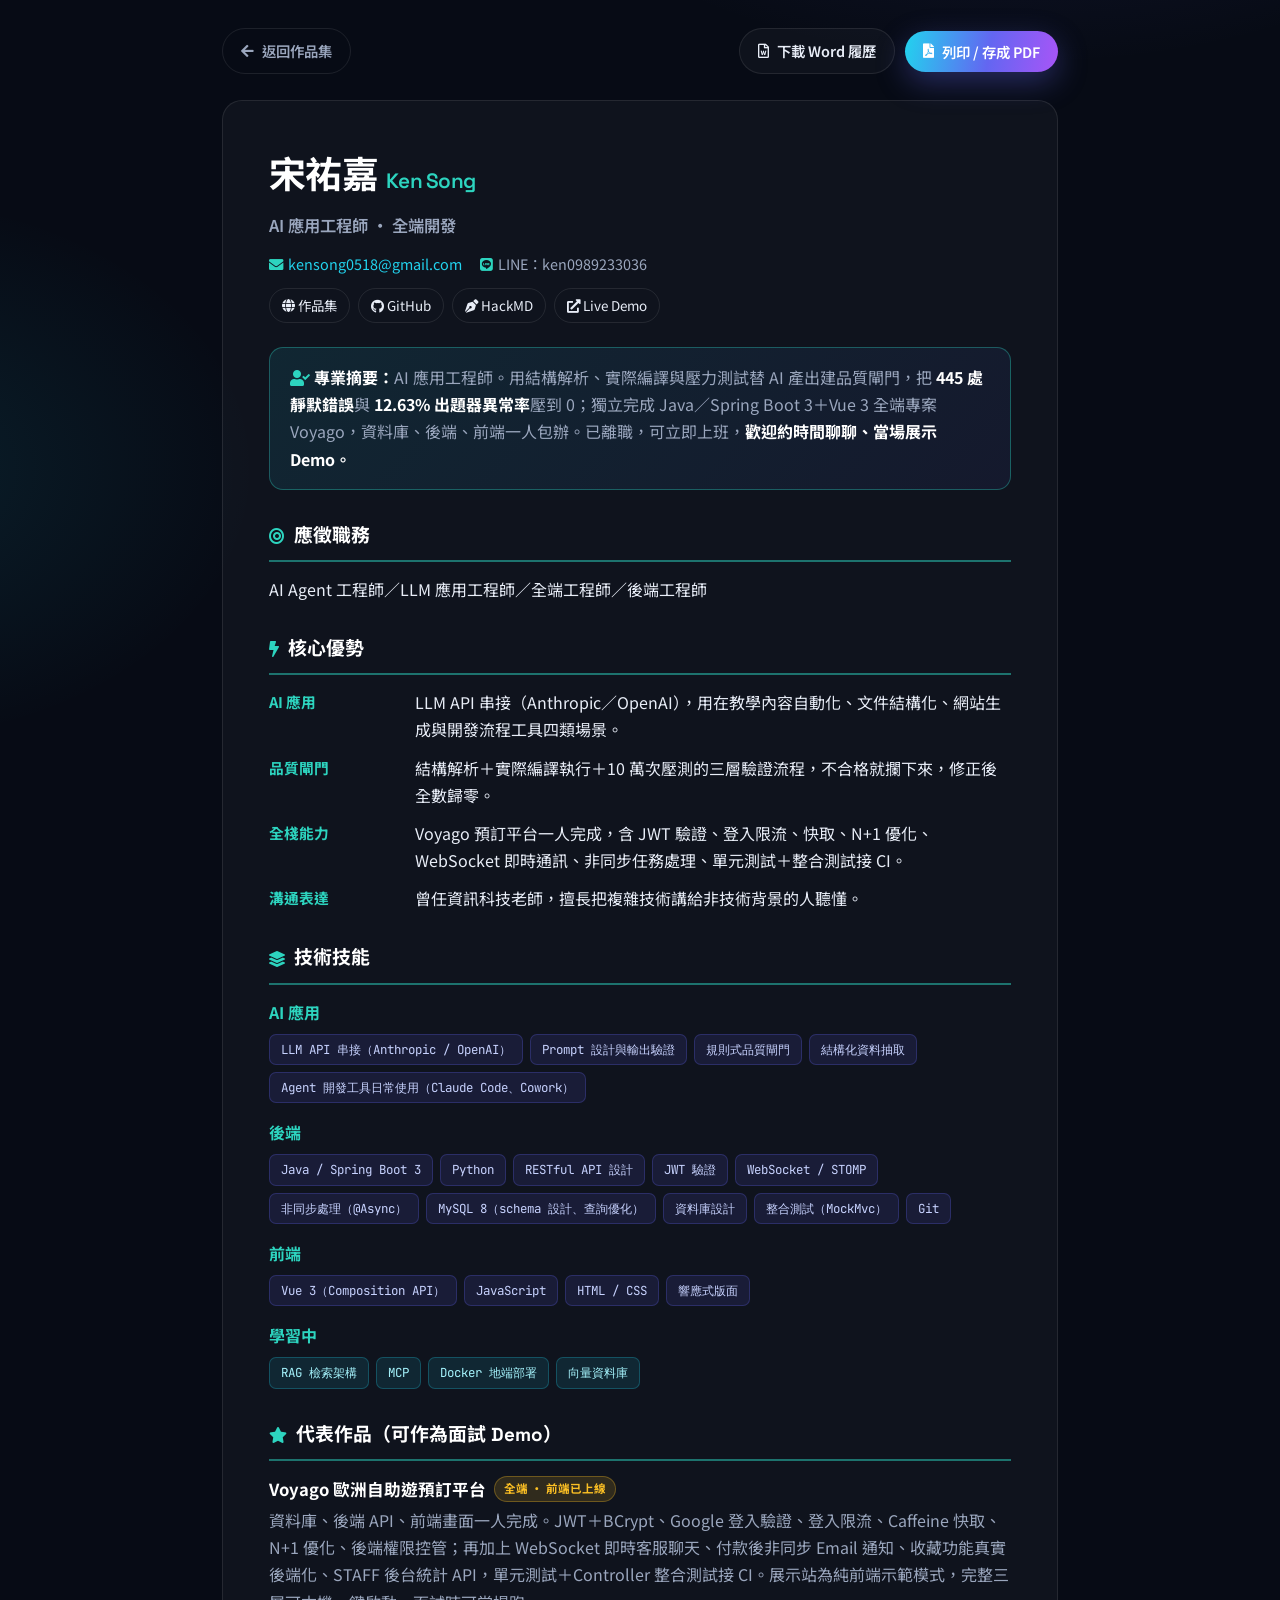
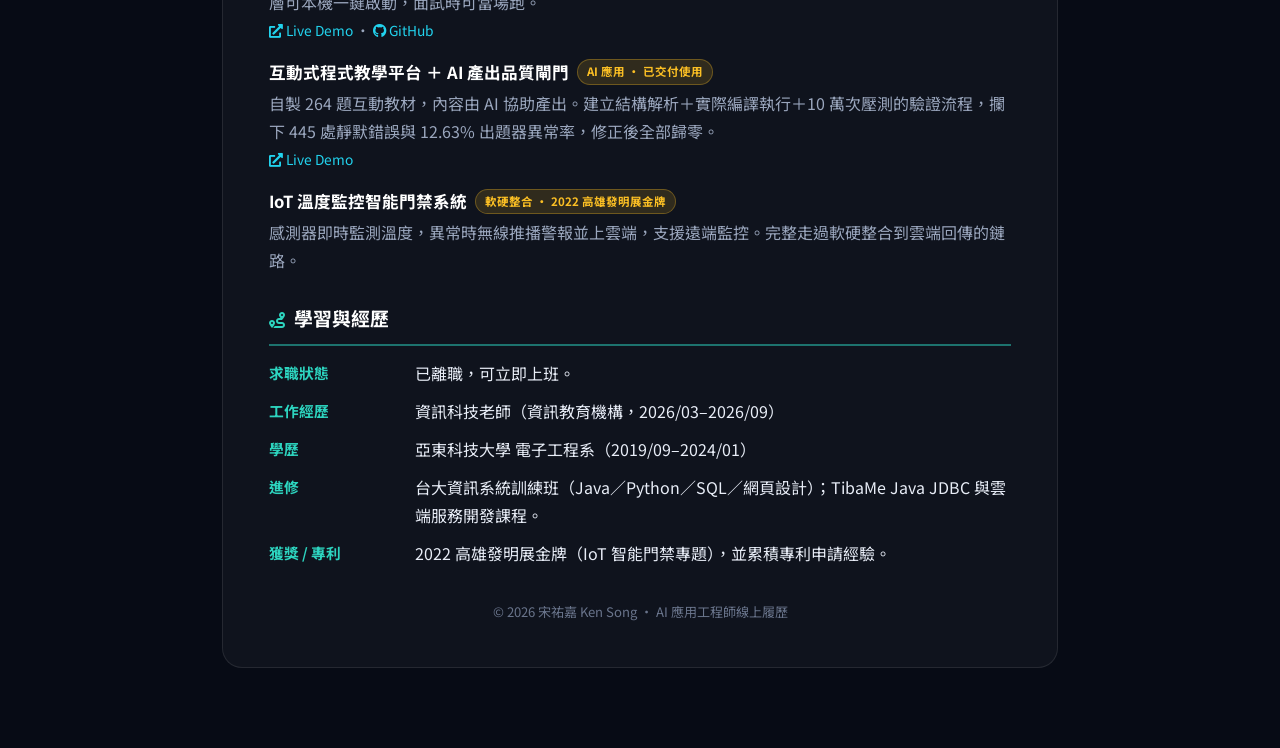
==== resume.html @ 1aaebaaf "Update Voyago project description with new features Add the WebSocket chat, async booking email, fav" ====
<!DOCTYPE html>
<html lang="zh-Hant">

<head>
    <meta charset="UTF-8">
    <meta name="viewport" content="width=device-width, initial-scale=1.0">
    <title>宋祐嘉 Ken Song｜履歷（AI 應用工程師）</title>
    <meta name="description" content="宋祐嘉（Ken Song）線上履歷。AI 應用工程師，替 AI 產出建規則式品質閘門：實際編譯執行、結構解析與壓力測試，把 445 處靜默錯誤與 12.63% 出題器異常率壓到 0；後端 Java／Spring Boot 3、MySQL 8 獨立完成 Voyago 預訂平台，前端 Vue 3。已離職，可立即上班。可下載 Word 版。">

    <link rel="icon shortcut" href="./img/favicon.ico">
    <link rel="preconnect" href="https://fonts.googleapis.com">
    <link rel="preconnect" href="https://fonts.gstatic.com" crossorigin>
    <link href="https://fonts.googleapis.com/css2?family=Noto+Sans+TC:wght@400;500;700;800&family=Space+Grotesk:wght@500;600;700&family=JetBrains+Mono:wght@500;600&display=swap" rel="stylesheet">
    <link rel="stylesheet" href="https://use.fontawesome.com/releases/v5.15.4/css/all.css">

    <style>
        :root {
            --bg: #070b15; --surface: rgba(255, 255, 255, .035); --border: rgba(255, 255, 255, .09);
            --text: #e8edf7; --text-2: #9aa6bd; --text-3: #69748b;
            --cyan: #22d3ee; --teal: #2dd4bf; --amber: #fbbf24;
            --grad: linear-gradient(100deg, #22d3ee, #6366f1 55%, #a855f7);
            --font-head: "Space Grotesk", "Noto Sans TC", sans-serif;
            --font-body: "Noto Sans TC", system-ui, sans-serif;
            --font-mono: "JetBrains Mono", monospace;
        }
        * { box-sizing: border-box; margin: 0; padding: 0; }
        body {
            font-family: var(--font-body); color: var(--text-2); background: var(--bg);
            line-height: 1.7;
            background-image: radial-gradient(900px 500px at 80% -10%, rgba(99, 102, 241, .14), transparent 60%),
                radial-gradient(700px 500px at -10% 20%, rgba(34, 211, 238, .1), transparent 55%);
            min-height: 100vh;
        }
        a { color: var(--cyan); text-decoration: none; transition: .2s; }
        .wrap { max-width: 880px; margin: 0 auto; padding: 28px 22px 80px; }

        /* toolbar */
        .toolbar { display: flex; flex-wrap: wrap; gap: 10px; align-items: center; margin-bottom: 26px; }
        .toolbar .spacer { flex: 1; }
        .btn { display: inline-flex; align-items: center; gap: 8px; padding: 10px 18px; border-radius: 999px;
            font-weight: 600; font-size: .9rem; border: 1px solid var(--border); cursor: pointer;
            font-family: var(--font-body); transition: .2s; }
        .btn-primary { background: var(--grad); color: #fff; border: none; box-shadow: 0 10px 30px rgba(99, 102, 241, .35); }
        .btn-primary:hover { transform: translateY(-2px); }
        .btn-outline { background: rgba(255, 255, 255, .03); color: var(--text); }
        .btn-outline:hover { border-color: var(--cyan); color: var(--cyan); transform: translateY(-2px); }
        .btn-back { color: var(--text-2); }
        .btn-back:hover { color: var(--cyan); }

        /* sheet */
        .sheet { background: var(--surface); border: 1px solid var(--border); border-radius: 20px; padding: 44px 46px; }

        .head h1 { font-family: var(--font-head); font-size: 2.3rem; color: #fff; letter-spacing: -.02em; }
        .head h1 small { font-size: 1.3rem; color: var(--teal); font-weight: 600; }
        .head .role { color: var(--text-2); font-weight: 600; margin-top: 4px; font-size: 1.02rem; }
        .head .meta { margin-top: 12px; display: flex; flex-wrap: wrap; gap: 8px 18px; font-size: .9rem; color: var(--text-2); }
        .head .meta a { color: var(--cyan); }
        .head .meta i { color: var(--teal); margin-right: 5px; }
        .head .links { margin-top: 12px; display: flex; flex-wrap: wrap; gap: 8px; }
        .head .links a { font-size: .84rem; padding: 5px 12px; border: 1px solid var(--border); border-radius: 999px; color: var(--text); }
        .head .links a:hover { border-color: var(--cyan); color: var(--cyan); }

        .ai-banner { margin: 24px 0 6px; padding: 16px 20px; border-radius: 14px;
            border: 1px solid rgba(45, 212, 191, .35); background: linear-gradient(135deg, rgba(34, 211, 238, .1), rgba(99, 102, 241, .08)); }
        .ai-banner b { color: #fff; }
        .ai-banner i { color: var(--teal); }

        h2.sec { font-family: var(--font-head); font-size: 1.18rem; color: #fff; margin: 30px 0 14px;
            padding-bottom: 8px; border-bottom: 2px solid rgba(45, 212, 191, .5); display: flex; align-items: center; gap: 9px; }
        h2.sec i { color: var(--teal); font-size: 1rem; }

        .row { display: grid; grid-template-columns: 130px 1fr; gap: 6px 16px; margin-bottom: 11px; }
        .row .k { color: var(--teal); font-weight: 700; font-size: .92rem; }
        .row .v { color: var(--text); }
        @media (max-width: 560px) { .row { grid-template-columns: 1fr; gap: 2px; } }

        p.lead { color: var(--text); margin-bottom: 12px; }
        .item { margin-bottom: 16px; }
        .item h3 { font-size: 1.04rem; color: #fff; display: flex; flex-wrap: wrap; align-items: center; gap: 8px; margin-bottom: 4px; }
        .item .tagm { font-size: .72rem; font-weight: 700; padding: 2px 9px; border-radius: 999px;
            background: rgba(251, 191, 36, .14); color: var(--amber); border: 1px solid rgba(251, 191, 36, .3); }
        .item p { color: var(--text-2); }
        .item .ln { font-size: .86rem; margin-top: 3px; }
        .tags { display: flex; flex-wrap: wrap; gap: 7px; margin-top: 8px; }
        .tag { font-family: var(--font-mono); font-size: .78rem; padding: 4px 11px; border-radius: 7px;
            background: rgba(99, 102, 241, .12); color: #c7d2fe; border: 1px solid rgba(99, 102, 241, .25); }
        .tag.alt { background: rgba(34, 211, 238, .1); color: #a5f3fc; border-color: rgba(34, 211, 238, .25); }
        .foot { text-align: center; color: var(--text-3); font-size: .82rem; margin-top: 34px; }

        /* print */
        @media print {
            @page { margin: 14mm; }
            body { background: #fff !important; color: #1e293b; }
            .toolbar { display: none; }
            .wrap { max-width: 100%; padding: 0; }
            .sheet { border: none; border-radius: 0; padding: 0; background: #fff; }
            .head h1, .head h1 small, .item h3, h2.sec { color: #0f172a !important; -webkit-print-color-adjust: exact; }
            .row .k, h2.sec i, .head .meta i { color: #0f766e !important; }
            .row .v, p.lead, .item p, .head .role, .head .meta { color: #1e293b !important; }
            h2.sec { border-bottom-color: #0f766e !important; }
            .ai-banner { background: #f0fdfa !important; border-color: #99f6e4 !important; -webkit-print-color-adjust: exact; }
            .ai-banner b, .ai-banner { color: #134e4a !important; }
            .tag, .tag.alt { background: #f1f5f9 !important; color: #334155 !important; border-color: #cbd5e1 !important; -webkit-print-color-adjust: exact; }
            .head .links { display: none; }
        }
    </style>
</head>

<body>
    <div class="wrap">
        <div class="toolbar">
            <a href="./index.html" class="btn btn-back"><i class="fas fa-arrow-left"></i> 返回作品集</a>
            <span class="spacer"></span>
            <a href="./Ken-Song-Resume.docx" class="btn btn-outline" download><i class="far fa-file-word"></i> 下載 Word 履歷</a>
            <button class="btn btn-primary" onclick="window.print()"><i class="fas fa-file-pdf"></i> 列印 / 存成 PDF</button>
        </div>

        <article class="sheet">
            <!-- HEAD -->
            <header class="head">
                <h1>宋祐嘉 <small>Ken Song</small></h1>
                <p class="role">AI 應用工程師 · 全端開發</p>
                <div class="meta">
                    <span><i class="fas fa-envelope"></i><a href="mailto:kensong0518@gmail.com">kensong0518@gmail.com</a></span>
                    <span><i class="fab fa-line"></i>LINE：ken0989233036</span>
                </div>
                <div class="links">
                    <a href="./index.html"><i class="fas fa-globe"></i> 作品集</a>
                    <a href="https://github.com/kensong0518" target="_blank" rel="noopener"><i class="fab fa-github"></i> GitHub</a>
                    <a href="https://hackmd.io/@JnXvfsBHTiuH4f59P-15Fw" target="_blank" rel="noopener"><i class="fas fa-pen-nib"></i> HackMD</a>
                    <a href="https://gleeful-valkyrie-494d4e.netlify.app/" target="_blank" rel="noopener"><i class="fas fa-external-link-alt"></i> Live Demo</a>
                </div>
            </header>

            <div class="ai-banner">
                <i class="fas fa-user-check"></i> <b>專業摘要：</b>AI 應用工程師。用結構解析、實際編譯與壓力測試替 AI 產出建品質閘門，把 <b>445 處靜默錯誤</b>與 <b>12.63% 出題器異常率</b>壓到 0；獨立完成 Java／Spring Boot 3＋Vue 3 全端專案 Voyago，資料庫、後端、前端一人包辦。已離職，可立即上班，<b>歡迎約時間聊聊、當場展示 Demo。</b>
            </div>

            <!-- 應徵職務 -->
            <h2 class="sec"><i class="fas fa-bullseye"></i> 應徵職務</h2>
            <p class="lead">AI Agent 工程師／LLM 應用工程師／全端工程師／後端工程師</p>

            <!-- 核心優勢 -->
            <h2 class="sec"><i class="fas fa-bolt"></i> 核心優勢</h2>
            <div class="row"><div class="k">AI 應用</div><div class="v">LLM API 串接（Anthropic／OpenAI），用在教學內容自動化、文件結構化、網站生成與開發流程工具四類場景。</div></div>
            <div class="row"><div class="k">品質閘門</div><div class="v">結構解析＋實際編譯執行＋10 萬次壓測的三層驗證流程，不合格就攔下來，修正後全數歸零。</div></div>
            <div class="row"><div class="k">全棧能力</div><div class="v">Voyago 預訂平台一人完成，含 JWT 驗證、登入限流、快取、N+1 優化、WebSocket 即時通訊、非同步任務處理、單元測試＋整合測試接 CI。</div></div>
            <div class="row"><div class="k">溝通表達</div><div class="v">曾任資訊科技老師，擅長把複雜技術講給非技術背景的人聽懂。</div></div>

            <!-- 技術技能 -->
            <h2 class="sec"><i class="fas fa-layer-group"></i> 技術技能</h2>
            <div class="item">
                <p><b style="color:var(--teal)">AI 應用　</b></p>
                <div class="tags">
                    <span class="tag">LLM API 串接（Anthropic / OpenAI）</span><span class="tag">Prompt 設計與輸出驗證</span><span class="tag">規則式品質閘門</span><span class="tag">結構化資料抽取</span><span class="tag">Agent 開發工具日常使用（Claude Code、Cowork）</span>
                </div>
            </div>
            <div class="item">
                <p><b style="color:var(--teal)">後端　</b></p>
                <div class="tags">
                    <span class="tag">Java / Spring Boot 3</span><span class="tag">Python</span><span class="tag">RESTful API 設計</span><span class="tag">JWT 驗證</span><span class="tag">WebSocket / STOMP</span><span class="tag">非同步處理（@Async）</span><span class="tag">MySQL 8（schema 設計、查詢優化）</span><span class="tag">資料庫設計</span><span class="tag">整合測試（MockMvc）</span><span class="tag">Git</span>
                </div>
            </div>
            <div class="item">
                <p><b style="color:var(--teal)">前端　</b></p>
                <div class="tags">
                    <span class="tag">Vue 3（Composition API）</span><span class="tag">JavaScript</span><span class="tag">HTML / CSS</span><span class="tag">響應式版面</span>
                </div>
            </div>
            <div class="item">
                <p><b style="color:var(--teal)">學習中　</b></p>
                <div class="tags">
                    <span class="tag alt">RAG 檢索架構</span><span class="tag alt">MCP</span><span class="tag alt">Docker 地端部署</span><span class="tag alt">向量資料庫</span>
                </div>
            </div>

            <!-- 代表作品 -->
            <h2 class="sec"><i class="fas fa-star"></i> 代表作品（可作為面試 Demo）</h2>
            <div class="item">
                <h3>Voyago 歐洲自助遊預訂平台 <span class="tagm">全端 · 前端已上線</span></h3>
                <p>資料庫、後端 API、前端畫面一人完成。JWT＋BCrypt、Google 登入驗證、登入限流、Caffeine 快取、N+1 優化、後端權限控管；再加上 WebSocket 即時客服聊天、付款後非同步 Email 通知、收藏功能真實後端化、STAFF 後台統計 API，單元測試＋Controller 整合測試接 CI。展示站為純前端示範模式，完整三層可本機一鍵啟動，面試時可當場跑。</p>
                <p class="ln"><a href="https://gleeful-valkyrie-494d4e.netlify.app/" target="_blank" rel="noopener"><i class="fas fa-external-link-alt"></i> Live Demo</a> ·
                   <a href="https://github.com/kensong0518/voyago-fullstack" target="_blank" rel="noopener"><i class="fab fa-github"></i> GitHub</a></p>
            </div>
            <div class="item">
                <h3>互動式程式教學平台 ＋ AI 產出品質閘門 <span class="tagm">AI 應用 · 已交付使用</span></h3>
                <p>自製 264 題互動教材，內容由 AI 協助產出。建立結構解析＋實際編譯執行＋10 萬次壓測的驗證流程，攔下 445 處靜默錯誤與 12.63% 出題器異常率，修正後全部歸零。</p>
                <p class="ln"><a href="https://papaya-sundae-4cb489.netlify.app/" target="_blank" rel="noopener"><i class="fas fa-external-link-alt"></i> Live Demo</a></p>
            </div>
            <div class="item">
                <h3>IoT 溫度監控智能門禁系統 <span class="tagm">軟硬整合 · 2022 高雄發明展金牌</span></h3>
                <p>感測器即時監測溫度，異常時無線推播警報並上雲端，支援遠端監控。完整走過軟硬整合到雲端回傳的鏈路。</p>
            </div>

            <!-- 學習與經歷 -->
            <h2 class="sec"><i class="fas fa-route"></i> 學習與經歷</h2>
            <div class="row"><div class="k">求職狀態</div><div class="v">已離職，可立即上班。</div></div>
            <div class="row"><div class="k">工作經歷</div><div class="v">資訊科技老師（資訊教育機構，2026/03–2026/09）</div></div>
            <div class="row"><div class="k">學歷</div><div class="v">亞東科技大學 電子工程系（2019/09–2024/01）</div></div>
            <div class="row"><div class="k">進修</div><div class="v">台大資訊系統訓練班（Java／Python／SQL／網頁設計）；TibaMe Java JDBC 與雲端服務開發課程。</div></div>
            <div class="row"><div class="k">獲獎 / 專利</div><div class="v">2022 高雄發明展金牌（IoT 智能門禁專題），並累積專利申請經驗。</div></div>

            <p class="foot">© <span id="y"></span> 宋祐嘉 Ken Song · AI 應用工程師線上履歷</p>
        </article>
    </div>
    <script>document.getElementById('y').textContent = new Date().getFullYear();</script>
</body>

</html>
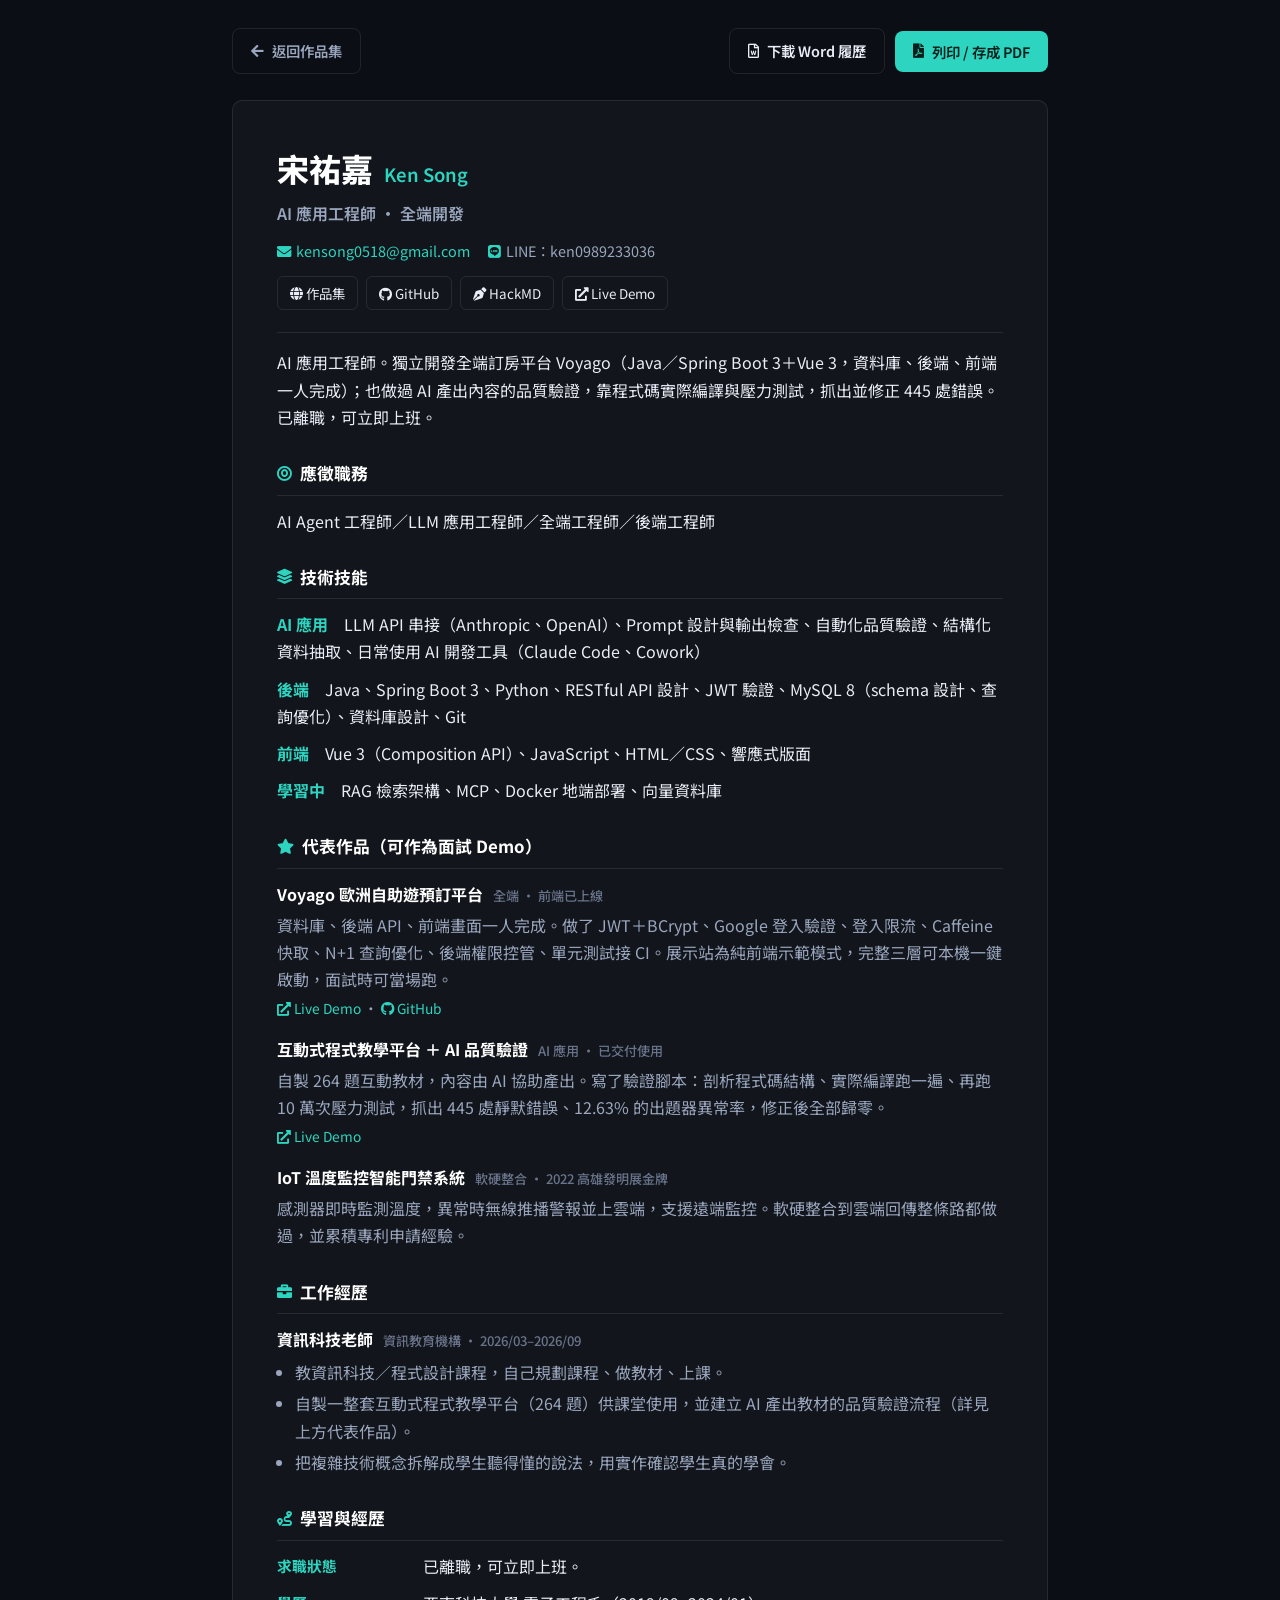
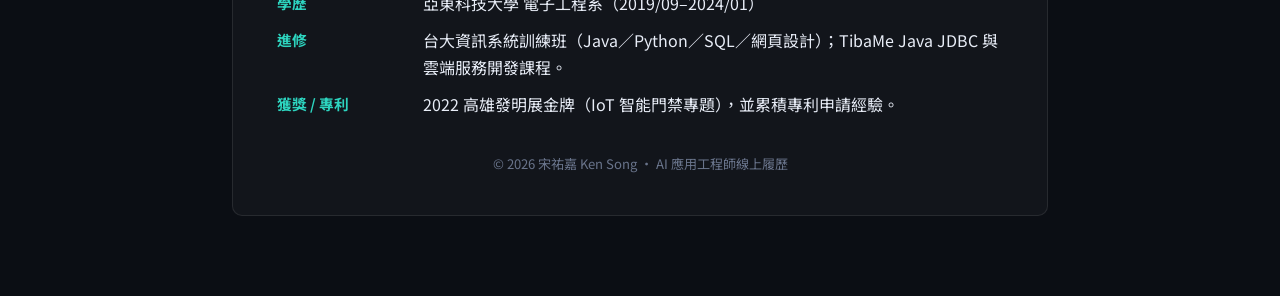
==== commit f13d60e1: "簡化履歷視覺與用詞，拿掉花俏包裝 拿掉漸層背景、多色標籤、發光按鈕與裝飾性字體，改成單一主色的純文字版面； 刪除與其他段落重複的「核心優勢」區塊，摘要與技能改用直白文字陳述能做什麼， 不再把同一組數字" ====
--- a/resume.html
+++ b/resume.html
@@ -5,103 +5,102 @@
     <meta charset="UTF-8">
     <meta name="viewport" content="width=device-width, initial-scale=1.0">
     <title>宋祐嘉 Ken Song｜履歷（AI 應用工程師）</title>
-    <meta name="description" content="宋祐嘉（Ken Song）線上履歷。AI 應用工程師，替 AI 產出建規則式品質閘門：實際編譯執行、結構解析與壓力測試，把 445 處靜默錯誤與 12.63% 出題器異常率壓到 0；後端 Java／Spring Boot 3、MySQL 8 獨立完成 Voyago 預訂平台，前端 Vue 3。已離職，可立即上班。可下載 Word 版。">
+    <meta name="description" content="宋祐嘉（Ken Song）線上履歷。AI 應用工程師，獨立開發全端專案 Voyago（Java／Spring Boot 3＋Vue 3），並建立 AI 產出內容的品質驗證流程，抓出並修正 445 處錯誤。已離職，可立即上班。可下載 Word 版。">
 
     <link rel="icon shortcut" href="./img/favicon.ico">
     <link rel="preconnect" href="https://fonts.googleapis.com">
     <link rel="preconnect" href="https://fonts.gstatic.com" crossorigin>
-    <link href="https://fonts.googleapis.com/css2?family=Noto+Sans+TC:wght@400;500;700;800&family=Space+Grotesk:wght@500;600;700&family=JetBrains+Mono:wght@500;600&display=swap" rel="stylesheet">
+    <link href="https://fonts.googleapis.com/css2?family=Noto+Sans+TC:wght@400;500;700;800&display=swap" rel="stylesheet">
     <link rel="stylesheet" href="https://use.fontawesome.com/releases/v5.15.4/css/all.css">
 
     <style>
         :root {
-            --bg: #070b15; --surface: rgba(255, 255, 255, .035); --border: rgba(255, 255, 255, .09);
+            --bg: #0b0e14; --surface: rgba(255, 255, 255, .03); --border: rgba(255, 255, 255, .09);
             --text: #e8edf7; --text-2: #9aa6bd; --text-3: #69748b;
-            --cyan: #22d3ee; --teal: #2dd4bf; --amber: #fbbf24;
-            --grad: linear-gradient(100deg, #22d3ee, #6366f1 55%, #a855f7);
-            --font-head: "Space Grotesk", "Noto Sans TC", sans-serif;
+            --teal: #2dd4bf;
             --font-body: "Noto Sans TC", system-ui, sans-serif;
-            --font-mono: "JetBrains Mono", monospace;
         }
         * { box-sizing: border-box; margin: 0; padding: 0; }
         body {
             font-family: var(--font-body); color: var(--text-2); background: var(--bg);
             line-height: 1.7;
-            background-image: radial-gradient(900px 500px at 80% -10%, rgba(99, 102, 241, .14), transparent 60%),
-                radial-gradient(700px 500px at -10% 20%, rgba(34, 211, 238, .1), transparent 55%);
             min-height: 100vh;
         }
-        a { color: var(--cyan); text-decoration: none; transition: .2s; }
-        .wrap { max-width: 880px; margin: 0 auto; padding: 28px 22px 80px; }
+        a { color: var(--teal); text-decoration: none; }
+        a:hover { text-decoration: underline; }
+        .wrap { max-width: 860px; margin: 0 auto; padding: 28px 22px 80px; }
 
         /* toolbar */
         .toolbar { display: flex; flex-wrap: wrap; gap: 10px; align-items: center; margin-bottom: 26px; }
         .toolbar .spacer { flex: 1; }
-        .btn { display: inline-flex; align-items: center; gap: 8px; padding: 10px 18px; border-radius: 999px;
+        .btn { display: inline-flex; align-items: center; gap: 8px; padding: 10px 18px; border-radius: 8px;
             font-weight: 600; font-size: .9rem; border: 1px solid var(--border); cursor: pointer;
-            font-family: var(--font-body); transition: .2s; }
-        .btn-primary { background: var(--grad); color: #fff; border: none; box-shadow: 0 10px 30px rgba(99, 102, 241, .35); }
-        .btn-primary:hover { transform: translateY(-2px); }
-        .btn-outline { background: rgba(255, 255, 255, .03); color: var(--text); }
-        .btn-outline:hover { border-color: var(--cyan); color: var(--cyan); transform: translateY(-2px); }
+            font-family: var(--font-body); }
+        .btn-primary { background: var(--teal); color: #06201c; border: none; }
+        .btn-outline { background: transparent; color: var(--text); }
+        .btn-outline:hover, .btn-primary:hover { opacity: .88; }
         .btn-back { color: var(--text-2); }
-        .btn-back:hover { color: var(--cyan); }
+        .btn-back:hover { color: var(--teal); }
 
         /* sheet */
-        .sheet { background: var(--surface); border: 1px solid var(--border); border-radius: 20px; padding: 44px 46px; }
+        .sheet { background: var(--surface); border: 1px solid var(--border); border-radius: 10px; padding: 40px 44px; }
 
-        .head h1 { font-family: var(--font-head); font-size: 2.3rem; color: #fff; letter-spacing: -.02em; }
-        .head h1 small { font-size: 1.3rem; color: var(--teal); font-weight: 600; }
-        .head .role { color: var(--text-2); font-weight: 600; margin-top: 4px; font-size: 1.02rem; }
+        .head h1 { font-size: 2rem; color: #fff; font-weight: 800; }
+        .head h1 small { font-size: 1.15rem; color: var(--teal); font-weight: 600; margin-left: 4px; }
+        .head .role { color: var(--text-2); font-weight: 600; margin-top: 4px; font-size: 1rem; }
         .head .meta { margin-top: 12px; display: flex; flex-wrap: wrap; gap: 8px 18px; font-size: .9rem; color: var(--text-2); }
-        .head .meta a { color: var(--cyan); }
+        .head .meta a { color: var(--teal); }
         .head .meta i { color: var(--teal); margin-right: 5px; }
         .head .links { margin-top: 12px; display: flex; flex-wrap: wrap; gap: 8px; }
-        .head .links a { font-size: .84rem; padding: 5px 12px; border: 1px solid var(--border); border-radius: 999px; color: var(--text); }
-        .head .links a:hover { border-color: var(--cyan); color: var(--cyan); }
+        .head .links a { font-size: .84rem; padding: 5px 12px; border: 1px solid var(--border); border-radius: 6px; color: var(--text); }
+        .head .links a:hover { border-color: var(--teal); color: var(--teal); text-decoration: none; }
 
-        .ai-banner { margin: 24px 0 6px; padding: 16px 20px; border-radius: 14px;
-            border: 1px solid rgba(45, 212, 191, .35); background: linear-gradient(135deg, rgba(34, 211, 238, .1), rgba(99, 102, 241, .08)); }
-        .ai-banner b { color: #fff; }
-        .ai-banner i { color: var(--teal); }
+        .summary { margin: 22px 0 6px; padding-top: 16px; border-top: 1px solid var(--border); color: var(--text); }
 
-        h2.sec { font-family: var(--font-head); font-size: 1.18rem; color: #fff; margin: 30px 0 14px;
-            padding-bottom: 8px; border-bottom: 2px solid rgba(45, 212, 191, .5); display: flex; align-items: center; gap: 9px; }
-        h2.sec i { color: var(--teal); font-size: 1rem; }
+        h2.sec { font-size: 1.05rem; color: #fff; margin: 28px 0 12px;
+            padding-bottom: 7px; border-bottom: 1px solid var(--border); display: flex; align-items: center; gap: 8px; }
+        h2.sec i { color: var(--teal); font-size: .95rem; }
 
-        .row { display: grid; grid-template-columns: 130px 1fr; gap: 6px 16px; margin-bottom: 11px; }
+        .row { display: grid; grid-template-columns: 130px 1fr; gap: 6px 16px; margin-bottom: 10px; }
         .row .k { color: var(--teal); font-weight: 700; font-size: .92rem; }
         .row .v { color: var(--text); }
         @media (max-width: 560px) { .row { grid-template-columns: 1fr; gap: 2px; } }
 
         p.lead { color: var(--text); margin-bottom: 12px; }
         .item { margin-bottom: 16px; }
-        .item h3 { font-size: 1.04rem; color: #fff; display: flex; flex-wrap: wrap; align-items: center; gap: 8px; margin-bottom: 4px; }
-        .item .tagm { font-size: .72rem; font-weight: 700; padding: 2px 9px; border-radius: 999px;
-            background: rgba(251, 191, 36, .14); color: var(--amber); border: 1px solid rgba(251, 191, 36, .3); }
+        .item h3 { font-size: 1rem; color: #fff; font-weight: 700; margin-bottom: 4px; }
+        .item h3 .tagm { font-size: .82rem; font-weight: 500; color: var(--text-3); margin-left: 6px; }
         .item p { color: var(--text-2); }
         .item .ln { font-size: .86rem; margin-top: 3px; }
-        .tags { display: flex; flex-wrap: wrap; gap: 7px; margin-top: 8px; }
-        .tag { font-family: var(--font-mono); font-size: .78rem; padding: 4px 11px; border-radius: 7px;
-            background: rgba(99, 102, 241, .12); color: #c7d2fe; border: 1px solid rgba(99, 102, 241, .25); }
-        .tag.alt { background: rgba(34, 211, 238, .1); color: #a5f3fc; border-color: rgba(34, 211, 238, .25); }
+        .skills p.grp { color: var(--text); margin-bottom: 10px; }
+        .skills p.grp b { color: var(--teal); font-weight: 700; }
+        .item ul { margin: 6px 0 0 1.1em; }
+        .item ul li { color: var(--text-2); margin-bottom: 4px; }
         .foot { text-align: center; color: var(--text-3); font-size: .82rem; margin-top: 34px; }
 
         /* print */
         @media print {
-            @page { margin: 14mm; }
-            body { background: #fff !important; color: #1e293b; }
+            @page { margin: 9mm; }
+            body { background: #fff !important; color: #1e293b; line-height: 1.32; font-size: 13.8px; }
             .toolbar { display: none; }
             .wrap { max-width: 100%; padding: 0; }
             .sheet { border: none; border-radius: 0; padding: 0; background: #fff; }
+            h2.sec { margin: 9px 0 6px; }
+            .item { margin-bottom: 6px; }
+            .item ul { margin-top: 2px; }
+            .item ul li { margin-bottom: 0; }
+            .row { margin-bottom: 3px; }
+            .summary { margin: 8px 0 2px; padding-top: 7px; }
+            .skills p.grp { margin-bottom: 5px; }
+            .head .meta, .head .links { margin-top: 5px; }
             .head h1, .head h1 small, .item h3, h2.sec { color: #0f172a !important; -webkit-print-color-adjust: exact; }
-            .row .k, h2.sec i, .head .meta i { color: #0f766e !important; }
-            .row .v, p.lead, .item p, .head .role, .head .meta { color: #1e293b !important; }
-            h2.sec { border-bottom-color: #0f766e !important; }
-            .ai-banner { background: #f0fdfa !important; border-color: #99f6e4 !important; -webkit-print-color-adjust: exact; }
-            .ai-banner b, .ai-banner { color: #134e4a !important; }
-            .tag, .tag.alt { background: #f1f5f9 !important; color: #334155 !important; border-color: #cbd5e1 !important; -webkit-print-color-adjust: exact; }
+            .row .k, h2.sec i, .head .meta i, .skills p.grp b { color: #0f766e !important; }
+            .row .v, p.lead, .item p, .item ul li, .head .role, .head .meta, .summary, .skills p.grp { color: #1e293b !important; }
+            .item h3 .tagm { color: #64748b !important; }
+            h2.sec { border-bottom-color: #cbd5e1 !important; }
+            .summary { border-top-color: #cbd5e1 !important; }
             .head .links { display: none; }
+            .foot { margin-top: 10px; }
         }
     </style>
 </head>
@@ -132,70 +131,53 @@
                 </div>
             </header>
 
-            <div class="ai-banner">
-                <i class="fas fa-user-check"></i> <b>專業摘要：</b>AI 應用工程師。用結構解析、實際編譯與壓力測試替 AI 產出建品質閘門，把 <b>445 處靜默錯誤</b>與 <b>12.63% 出題器異常率</b>壓到 0；獨立完成 Java／Spring Boot 3＋Vue 3 全端專案 Voyago，資料庫、後端、前端一人包辦。已離職，可立即上班，<b>歡迎約時間聊聊、當場展示 Demo。</b>
-            </div>
+            <p class="summary">AI 應用工程師。獨立開發全端訂房平台 Voyago（Java／Spring Boot 3＋Vue 3，資料庫、後端、前端一人完成）；也做過 AI 產出內容的品質驗證，靠程式碼實際編譯與壓力測試，抓出並修正 445 處錯誤。已離職，可立即上班。</p>
 
             <!-- 應徵職務 -->
             <h2 class="sec"><i class="fas fa-bullseye"></i> 應徵職務</h2>
             <p class="lead">AI Agent 工程師／LLM 應用工程師／全端工程師／後端工程師</p>
 
-            <!-- 核心優勢 -->
-            <h2 class="sec"><i class="fas fa-bolt"></i> 核心優勢</h2>
-            <div class="row"><div class="k">AI 應用</div><div class="v">LLM API 串接（Anthropic／OpenAI），用在教學內容自動化、文件結構化、網站生成與開發流程工具四類場景。</div></div>
-            <div class="row"><div class="k">品質閘門</div><div class="v">結構解析＋實際編譯執行＋10 萬次壓測的三層驗證流程，不合格就攔下來，修正後全數歸零。</div></div>
-            <div class="row"><div class="k">全棧能力</div><div class="v">Voyago 預訂平台一人完成，含 JWT 驗證、登入限流、快取、N+1 優化、WebSocket 即時通訊、非同步任務處理、單元測試＋整合測試接 CI。</div></div>
-            <div class="row"><div class="k">溝通表達</div><div class="v">曾任資訊科技老師，擅長把複雜技術講給非技術背景的人聽懂。</div></div>
-
             <!-- 技術技能 -->
             <h2 class="sec"><i class="fas fa-layer-group"></i> 技術技能</h2>
-            <div class="item">
-                <p><b style="color:var(--teal)">AI 應用　</b></p>
-                <div class="tags">
-                    <span class="tag">LLM API 串接（Anthropic / OpenAI）</span><span class="tag">Prompt 設計與輸出驗證</span><span class="tag">規則式品質閘門</span><span class="tag">結構化資料抽取</span><span class="tag">Agent 開發工具日常使用（Claude Code、Cowork）</span>
-                </div>
-            </div>
-            <div class="item">
-                <p><b style="color:var(--teal)">後端　</b></p>
-                <div class="tags">
-                    <span class="tag">Java / Spring Boot 3</span><span class="tag">Python</span><span class="tag">RESTful API 設計</span><span class="tag">JWT 驗證</span><span class="tag">WebSocket / STOMP</span><span class="tag">非同步處理（@Async）</span><span class="tag">MySQL 8（schema 設計、查詢優化）</span><span class="tag">資料庫設計</span><span class="tag">整合測試（MockMvc）</span><span class="tag">Git</span>
-                </div>
-            </div>
-            <div class="item">
-                <p><b style="color:var(--teal)">前端　</b></p>
-                <div class="tags">
-                    <span class="tag">Vue 3（Composition API）</span><span class="tag">JavaScript</span><span class="tag">HTML / CSS</span><span class="tag">響應式版面</span>
-                </div>
-            </div>
-            <div class="item">
-                <p><b style="color:var(--teal)">學習中　</b></p>
-                <div class="tags">
-                    <span class="tag alt">RAG 檢索架構</span><span class="tag alt">MCP</span><span class="tag alt">Docker 地端部署</span><span class="tag alt">向量資料庫</span>
-                </div>
+            <div class="skills">
+                <p class="grp"><b>AI 應用　</b>LLM API 串接（Anthropic、OpenAI）、Prompt 設計與輸出檢查、自動化品質驗證、結構化資料抽取、日常使用 AI 開發工具（Claude Code、Cowork）</p>
+                <p class="grp"><b>後端　</b>Java、Spring Boot 3、Python、RESTful API 設計、JWT 驗證、MySQL 8（schema 設計、查詢優化）、資料庫設計、Git</p>
+                <p class="grp"><b>前端　</b>Vue 3（Composition API）、JavaScript、HTML／CSS、響應式版面</p>
+                <p class="grp"><b>學習中　</b>RAG 檢索架構、MCP、Docker 地端部署、向量資料庫</p>
             </div>
 
             <!-- 代表作品 -->
             <h2 class="sec"><i class="fas fa-star"></i> 代表作品（可作為面試 Demo）</h2>
             <div class="item">
                 <h3>Voyago 歐洲自助遊預訂平台 <span class="tagm">全端 · 前端已上線</span></h3>
-                <p>資料庫、後端 API、前端畫面一人完成。JWT＋BCrypt、Google 登入驗證、登入限流、Caffeine 快取、N+1 優化、後端權限控管；再加上 WebSocket 即時客服聊天、付款後非同步 Email 通知、收藏功能真實後端化、STAFF 後台統計 API，單元測試＋Controller 整合測試接 CI。展示站為純前端示範模式，完整三層可本機一鍵啟動，面試時可當場跑。</p>
+                <p>資料庫、後端 API、前端畫面一人完成。做了 JWT＋BCrypt、Google 登入驗證、登入限流、Caffeine 快取、N+1 查詢優化、後端權限控管、單元測試接 CI。展示站為純前端示範模式，完整三層可本機一鍵啟動，面試時可當場跑。</p>
                 <p class="ln"><a href="https://gleeful-valkyrie-494d4e.netlify.app/" target="_blank" rel="noopener"><i class="fas fa-external-link-alt"></i> Live Demo</a> ·
                    <a href="https://github.com/kensong0518/voyago-fullstack" target="_blank" rel="noopener"><i class="fab fa-github"></i> GitHub</a></p>
             </div>
             <div class="item">
-                <h3>互動式程式教學平台 ＋ AI 產出品質閘門 <span class="tagm">AI 應用 · 已交付使用</span></h3>
-                <p>自製 264 題互動教材，內容由 AI 協助產出。建立結構解析＋實際編譯執行＋10 萬次壓測的驗證流程，攔下 445 處靜默錯誤與 12.63% 出題器異常率，修正後全部歸零。</p>
+                <h3>互動式程式教學平台 ＋ AI 品質驗證 <span class="tagm">AI 應用 · 已交付使用</span></h3>
+                <p>自製 264 題互動教材，內容由 AI 協助產出。寫了驗證腳本：剖析程式碼結構、實際編譯跑一遍、再跑 10 萬次壓力測試，抓出 445 處靜默錯誤、12.63% 的出題器異常率，修正後全部歸零。</p>
                 <p class="ln"><a href="https://papaya-sundae-4cb489.netlify.app/" target="_blank" rel="noopener"><i class="fas fa-external-link-alt"></i> Live Demo</a></p>
             </div>
             <div class="item">
                 <h3>IoT 溫度監控智能門禁系統 <span class="tagm">軟硬整合 · 2022 高雄發明展金牌</span></h3>
-                <p>感測器即時監測溫度，異常時無線推播警報並上雲端，支援遠端監控。完整走過軟硬整合到雲端回傳的鏈路。</p>
+                <p>感測器即時監測溫度，異常時無線推播警報並上雲端，支援遠端監控。軟硬整合到雲端回傳整條路都做過，並累積專利申請經驗。</p>
+            </div>
+
+            <!-- 工作經歷 -->
+            <h2 class="sec"><i class="fas fa-briefcase"></i> 工作經歷</h2>
+            <div class="item">
+                <h3>資訊科技老師 <span class="tagm">資訊教育機構 · 2026/03–2026/09</span></h3>
+                <ul>
+                    <li>教資訊科技／程式設計課程，自己規劃課程、做教材、上課。</li>
+                    <li>自製一整套互動式程式教學平台（264 題）供課堂使用，並建立 AI 產出教材的品質驗證流程（詳見上方代表作品）。</li>
+                    <li>把複雜技術概念拆解成學生聽得懂的說法，用實作確認學生真的學會。</li>
+                </ul>
             </div>
 
             <!-- 學習與經歷 -->
             <h2 class="sec"><i class="fas fa-route"></i> 學習與經歷</h2>
             <div class="row"><div class="k">求職狀態</div><div class="v">已離職，可立即上班。</div></div>
-            <div class="row"><div class="k">工作經歷</div><div class="v">資訊科技老師（資訊教育機構，2026/03–2026/09）</div></div>
             <div class="row"><div class="k">學歷</div><div class="v">亞東科技大學 電子工程系（2019/09–2024/01）</div></div>
             <div class="row"><div class="k">進修</div><div class="v">台大資訊系統訓練班（Java／Python／SQL／網頁設計）；TibaMe Java JDBC 與雲端服務開發課程。</div></div>
             <div class="row"><div class="k">獲獎 / 專利</div><div class="v">2022 高雄發明展金牌（IoT 智能門禁專題），並累積專利申請經驗。</div></div>
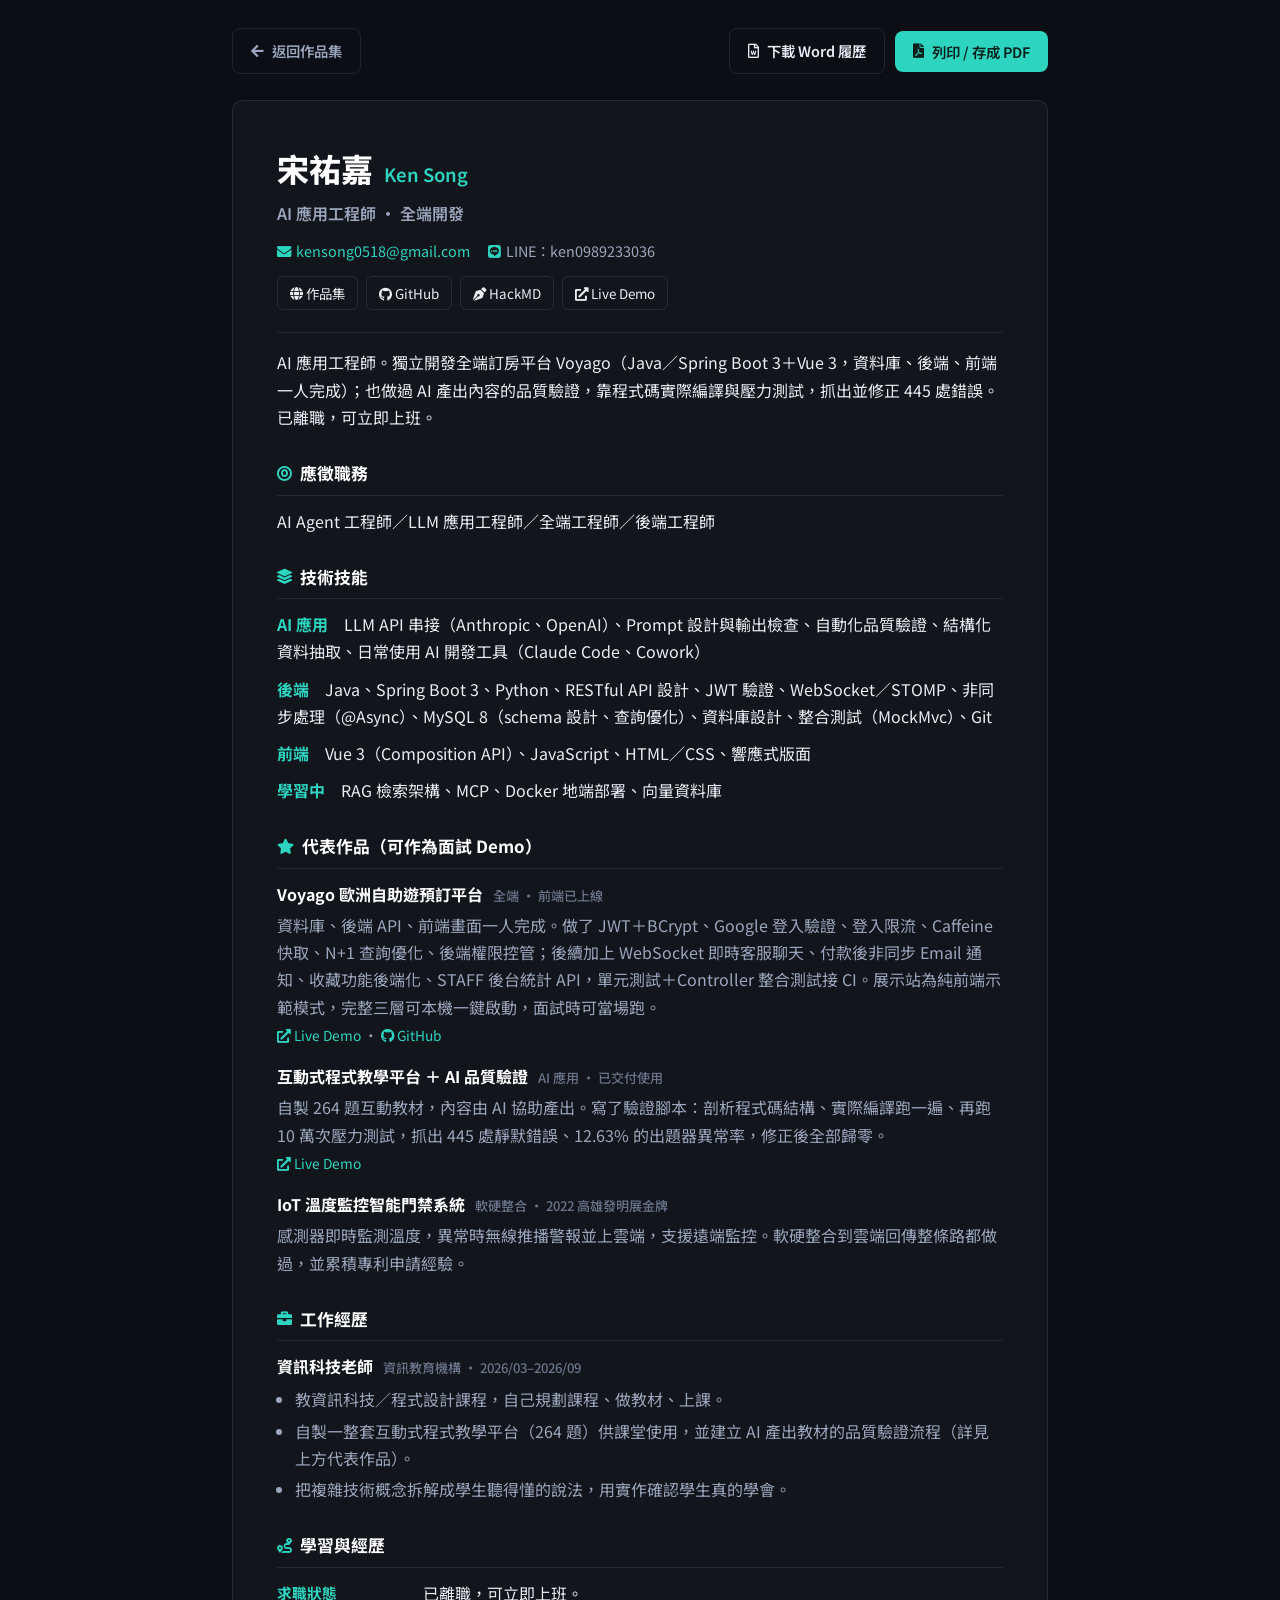
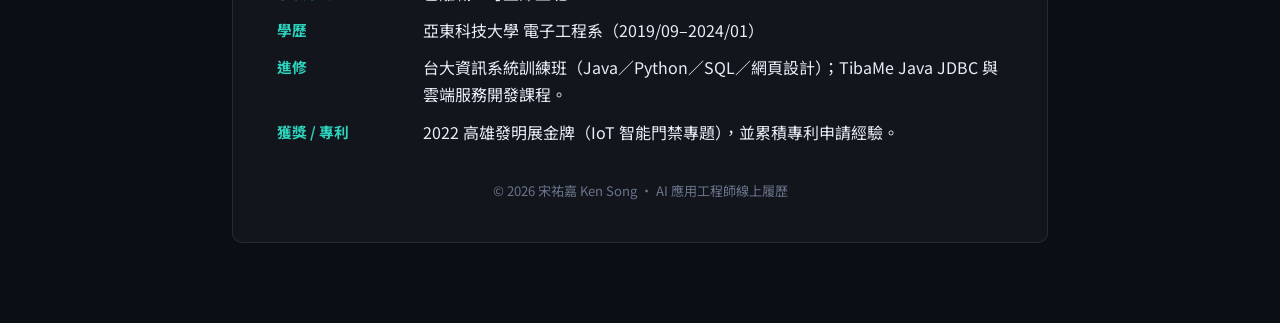
==== commit c6fda23a: "Merge resume simplification work # Conflicts: #	Ken-Song-Resume.docx #	resume.html" ====
--- a/resume.html
+++ b/resume.html
@@ -141,7 +141,7 @@
             <h2 class="sec"><i class="fas fa-layer-group"></i> 技術技能</h2>
             <div class="skills">
                 <p class="grp"><b>AI 應用　</b>LLM API 串接（Anthropic、OpenAI）、Prompt 設計與輸出檢查、自動化品質驗證、結構化資料抽取、日常使用 AI 開發工具（Claude Code、Cowork）</p>
-                <p class="grp"><b>後端　</b>Java、Spring Boot 3、Python、RESTful API 設計、JWT 驗證、MySQL 8（schema 設計、查詢優化）、資料庫設計、Git</p>
+                <p class="grp"><b>後端　</b>Java、Spring Boot 3、Python、RESTful API 設計、JWT 驗證、WebSocket／STOMP、非同步處理（@Async）、MySQL 8（schema 設計、查詢優化）、資料庫設計、整合測試（MockMvc）、Git</p>
                 <p class="grp"><b>前端　</b>Vue 3（Composition API）、JavaScript、HTML／CSS、響應式版面</p>
                 <p class="grp"><b>學習中　</b>RAG 檢索架構、MCP、Docker 地端部署、向量資料庫</p>
             </div>
@@ -150,7 +150,7 @@
             <h2 class="sec"><i class="fas fa-star"></i> 代表作品（可作為面試 Demo）</h2>
             <div class="item">
                 <h3>Voyago 歐洲自助遊預訂平台 <span class="tagm">全端 · 前端已上線</span></h3>
-                <p>資料庫、後端 API、前端畫面一人完成。做了 JWT＋BCrypt、Google 登入驗證、登入限流、Caffeine 快取、N+1 查詢優化、後端權限控管、單元測試接 CI。展示站為純前端示範模式，完整三層可本機一鍵啟動，面試時可當場跑。</p>
+                <p>資料庫、後端 API、前端畫面一人完成。做了 JWT＋BCrypt、Google 登入驗證、登入限流、Caffeine 快取、N+1 查詢優化、後端權限控管；後續加上 WebSocket 即時客服聊天、付款後非同步 Email 通知、收藏功能後端化、STAFF 後台統計 API，單元測試＋Controller 整合測試接 CI。展示站為純前端示範模式，完整三層可本機一鍵啟動，面試時可當場跑。</p>
                 <p class="ln"><a href="https://gleeful-valkyrie-494d4e.netlify.app/" target="_blank" rel="noopener"><i class="fas fa-external-link-alt"></i> Live Demo</a> ·
                    <a href="https://github.com/kensong0518/voyago-fullstack" target="_blank" rel="noopener"><i class="fab fa-github"></i> GitHub</a></p>
             </div>
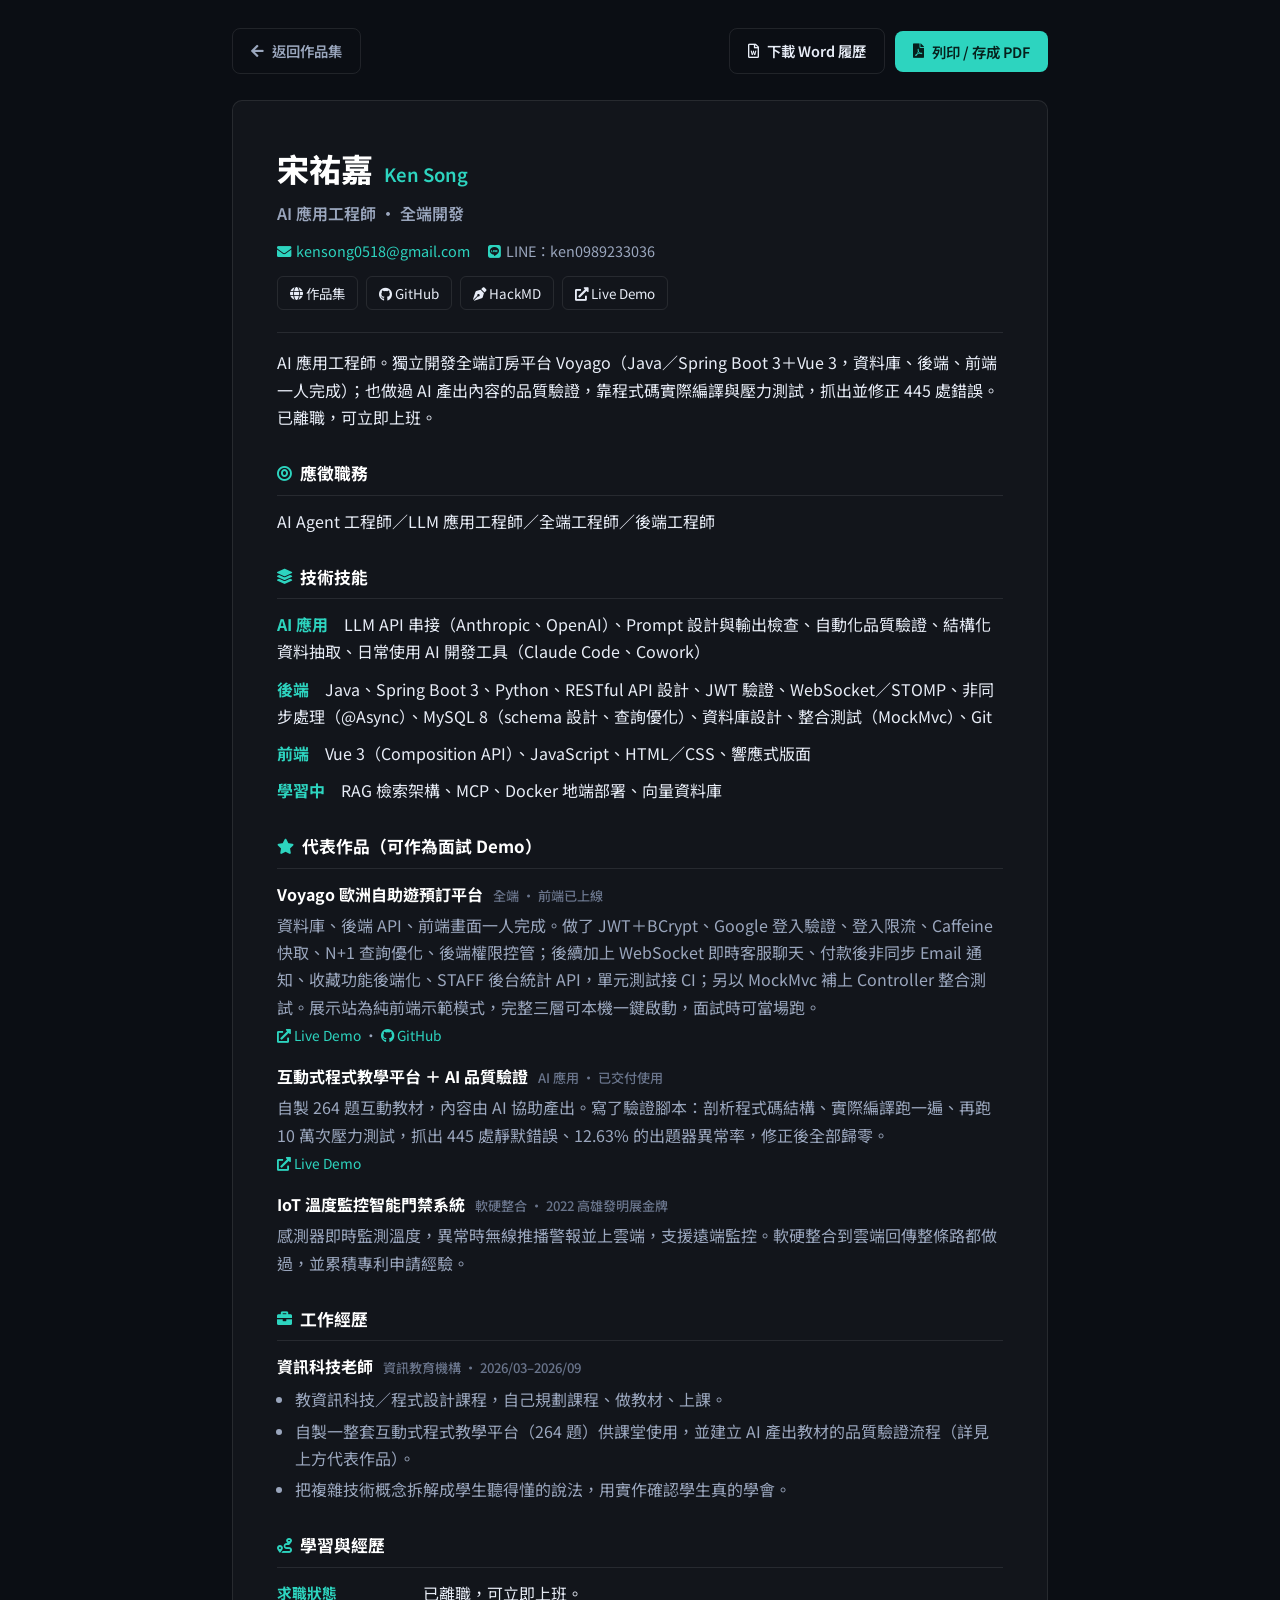
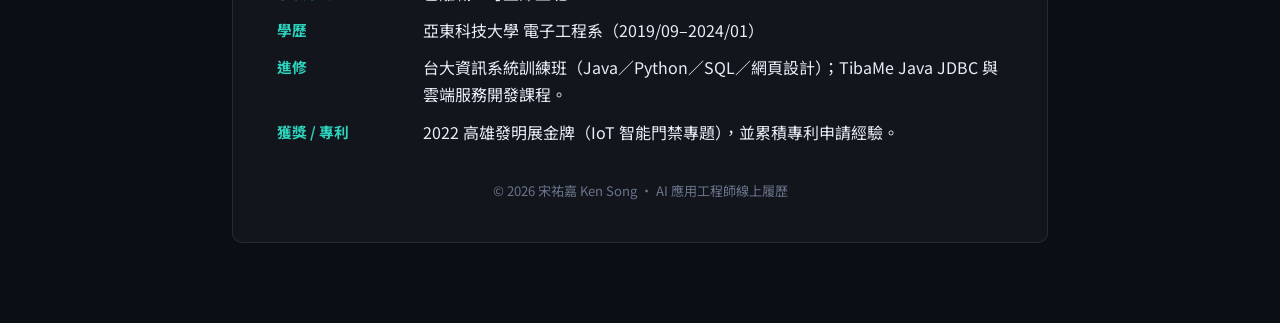
==== commit 0037ed12: "修正 Voyago 項目敷述：Controller 整合測試不再與 CI 緁燈綁定宣稱 Added additional details about the project including Moc" ====
--- a/resume.html
+++ b/resume.html
@@ -150,7 +150,7 @@
             <h2 class="sec"><i class="fas fa-star"></i> 代表作品（可作為面試 Demo）</h2>
             <div class="item">
                 <h3>Voyago 歐洲自助遊預訂平台 <span class="tagm">全端 · 前端已上線</span></h3>
-                <p>資料庫、後端 API、前端畫面一人完成。做了 JWT＋BCrypt、Google 登入驗證、登入限流、Caffeine 快取、N+1 查詢優化、後端權限控管；後續加上 WebSocket 即時客服聊天、付款後非同步 Email 通知、收藏功能後端化、STAFF 後台統計 API，單元測試＋Controller 整合測試接 CI。展示站為純前端示範模式，完整三層可本機一鍵啟動，面試時可當場跑。</p>
+                <p>資料庫、後端 API、前端畫面一人完成。做了 JWT＋BCrypt、Google 登入驗證、登入限流、Caffeine 快取、N+1 查詢優化、後端權限控管；後續加上 WebSocket 即時客服聊天、付款後非同步 Email 通知、收藏功能後端化、STAFF 後台統計 API，單元測試接 CI；另以 MockMvc 補上 Controller 整合測試。展示站為純前端示範模式，完整三層可本機一鍵啟動，面試時可當場跑。</p>
                 <p class="ln"><a href="https://gleeful-valkyrie-494d4e.netlify.app/" target="_blank" rel="noopener"><i class="fas fa-external-link-alt"></i> Live Demo</a> ·
                    <a href="https://github.com/kensong0518/voyago-fullstack" target="_blank" rel="noopener"><i class="fab fa-github"></i> GitHub</a></p>
             </div>
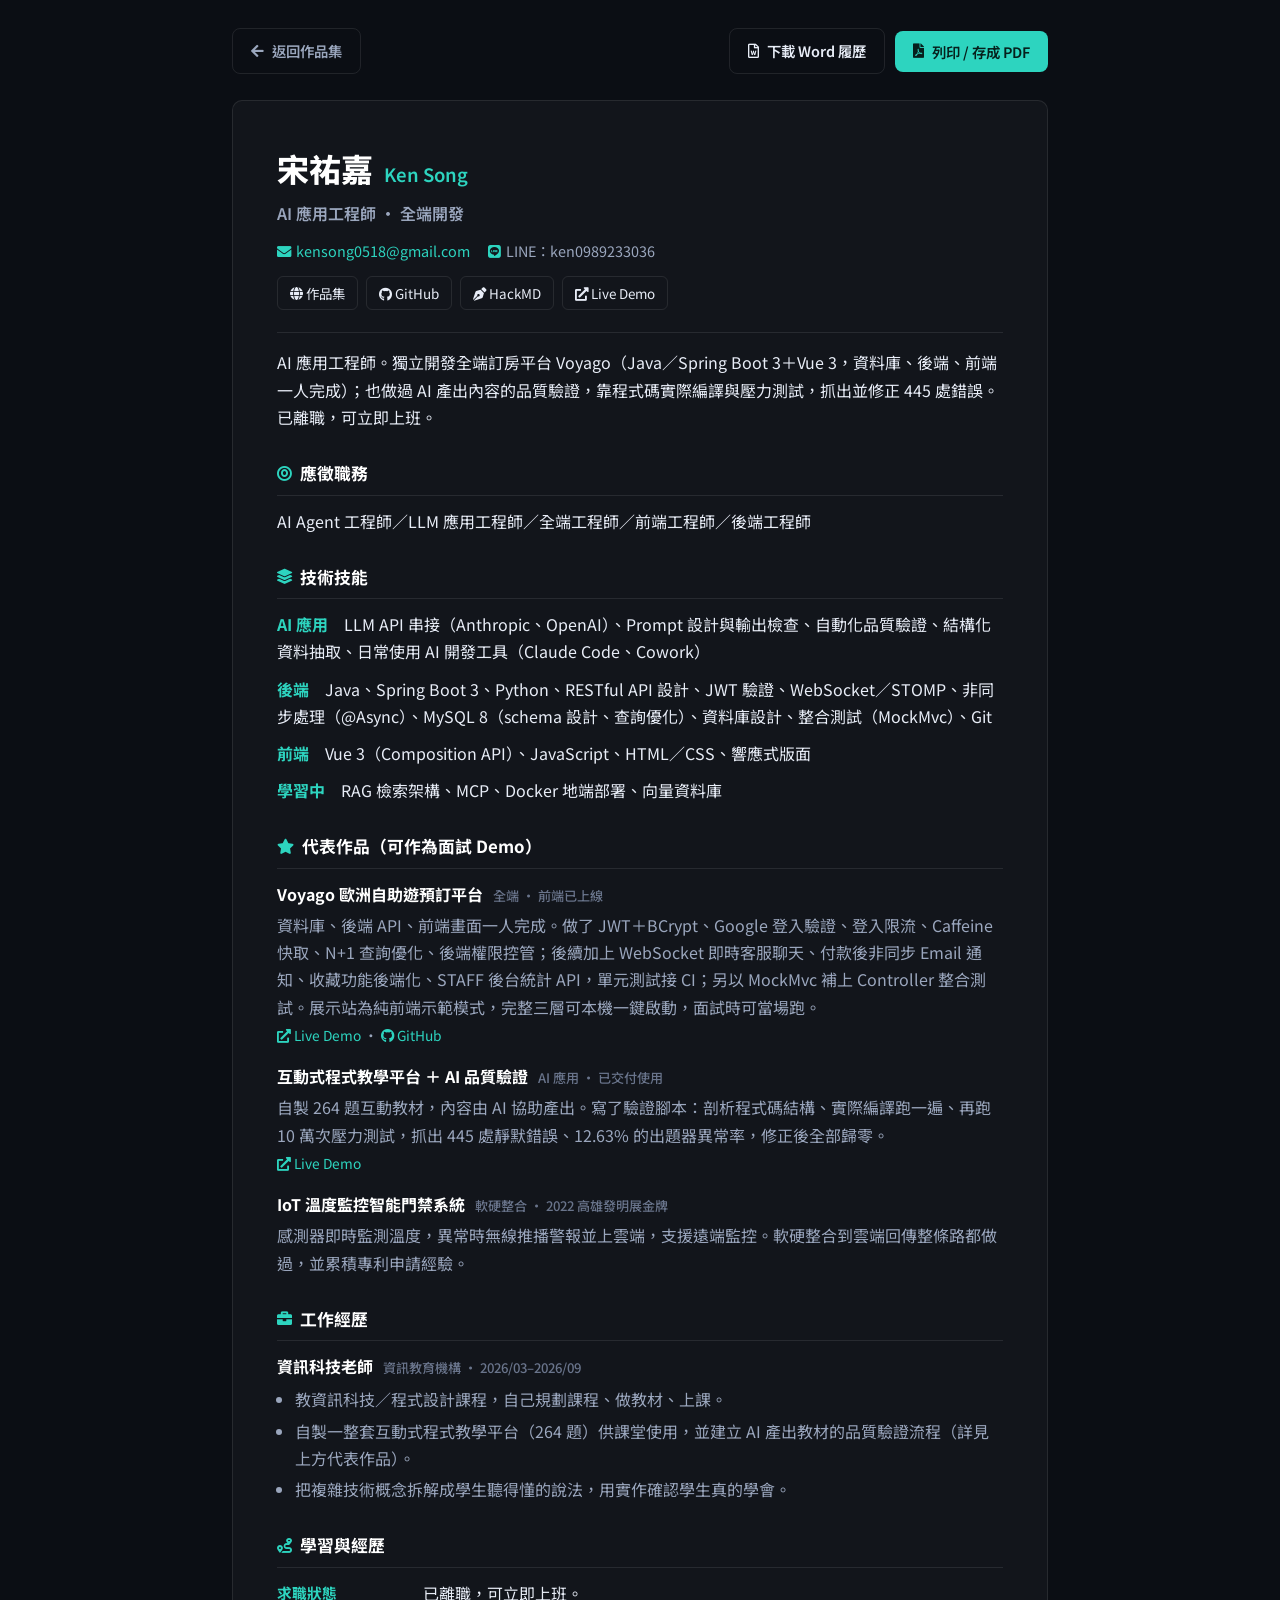
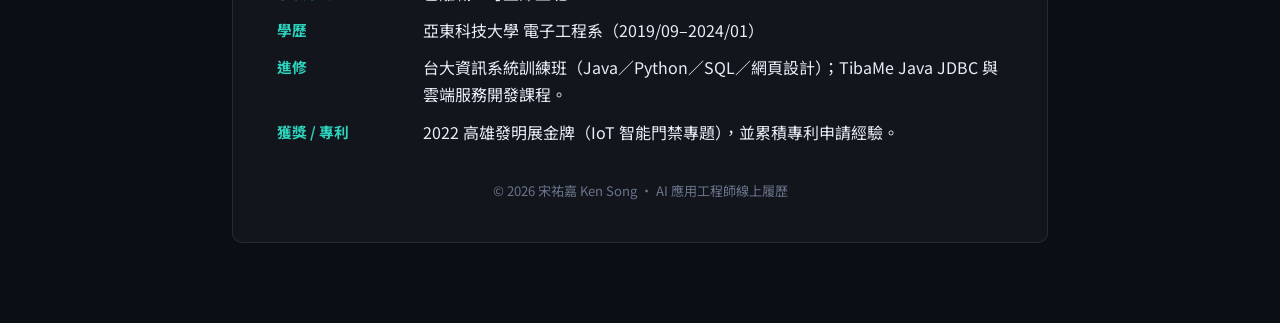
==== commit de872651: "新增前端工程師職栖與完整前端技術栈（Vue Router、Pinia、Vite、Tailwind）" ====
--- a/resume.html
+++ b/resume.html
@@ -135,7 +135,7 @@
 
             <!-- 應徵職務 -->
             <h2 class="sec"><i class="fas fa-bullseye"></i> 應徵職務</h2>
-            <p class="lead">AI Agent 工程師／LLM 應用工程師／全端工程師／後端工程師</p>
+            <p class="lead">AI Agent 工程師／LLM 應用工程師／全端工程師／前端工程師／後端工程師</p>
 
             <!-- 技術技能 -->
             <h2 class="sec"><i class="fas fa-layer-group"></i> 技術技能</h2>
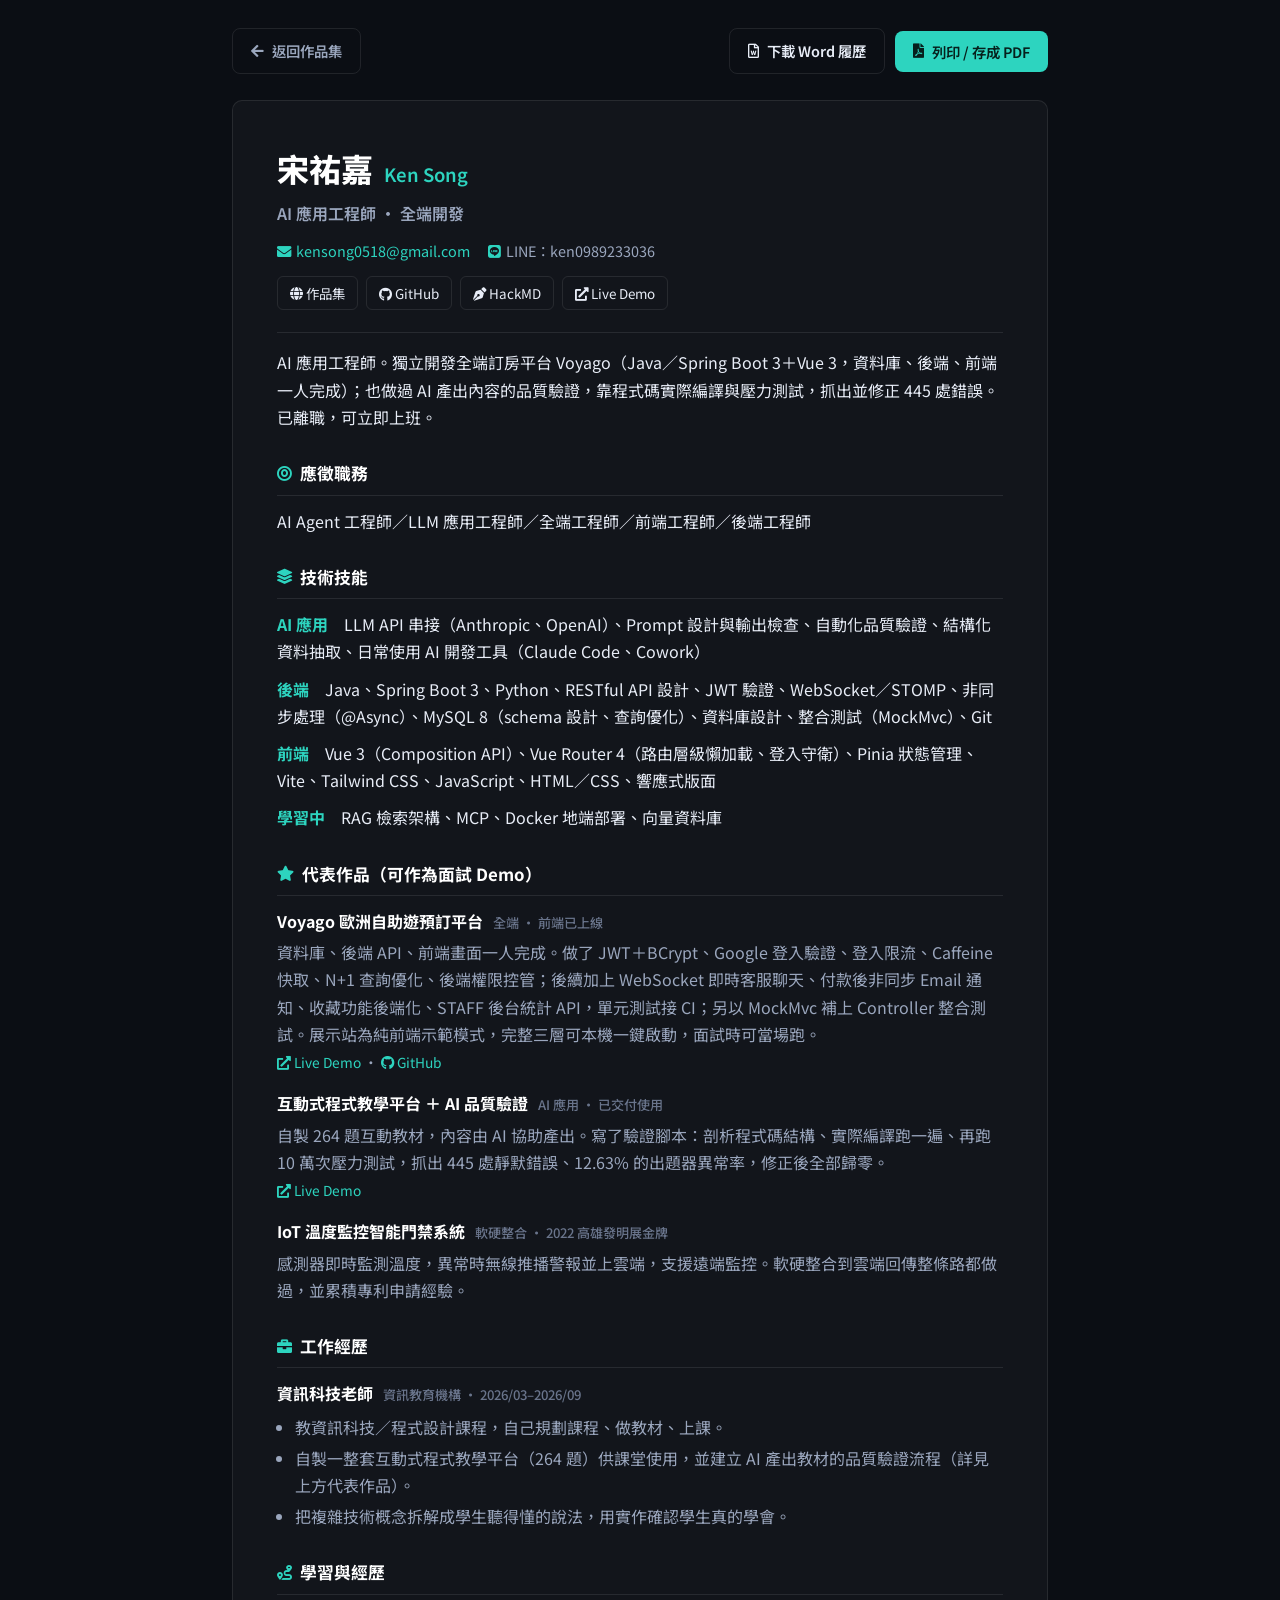
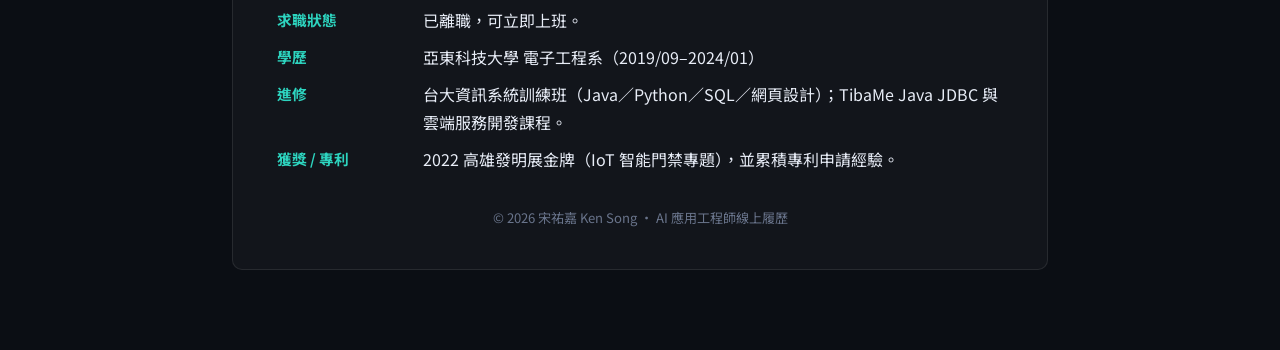
==== commit 06aa84cc: "Enhance frontend skills section in resume" ====
--- a/resume.html
+++ b/resume.html
@@ -142,7 +142,7 @@
             <div class="skills">
                 <p class="grp"><b>AI 應用　</b>LLM API 串接（Anthropic、OpenAI）、Prompt 設計與輸出檢查、自動化品質驗證、結構化資料抽取、日常使用 AI 開發工具（Claude Code、Cowork）</p>
                 <p class="grp"><b>後端　</b>Java、Spring Boot 3、Python、RESTful API 設計、JWT 驗證、WebSocket／STOMP、非同步處理（@Async）、MySQL 8（schema 設計、查詢優化）、資料庫設計、整合測試（MockMvc）、Git</p>
-                <p class="grp"><b>前端　</b>Vue 3（Composition API）、JavaScript、HTML／CSS、響應式版面</p>
+                <p class="grp"><b>前端　</b>Vue 3（Composition API）、Vue Router 4（路由層級懶加載、登入守衛）、Pinia 狀態管理、Vite、Tailwind CSS、JavaScript、HTML／CSS、響應式版面</p>
                 <p class="grp"><b>學習中　</b>RAG 檢索架構、MCP、Docker 地端部署、向量資料庫</p>
             </div>
 
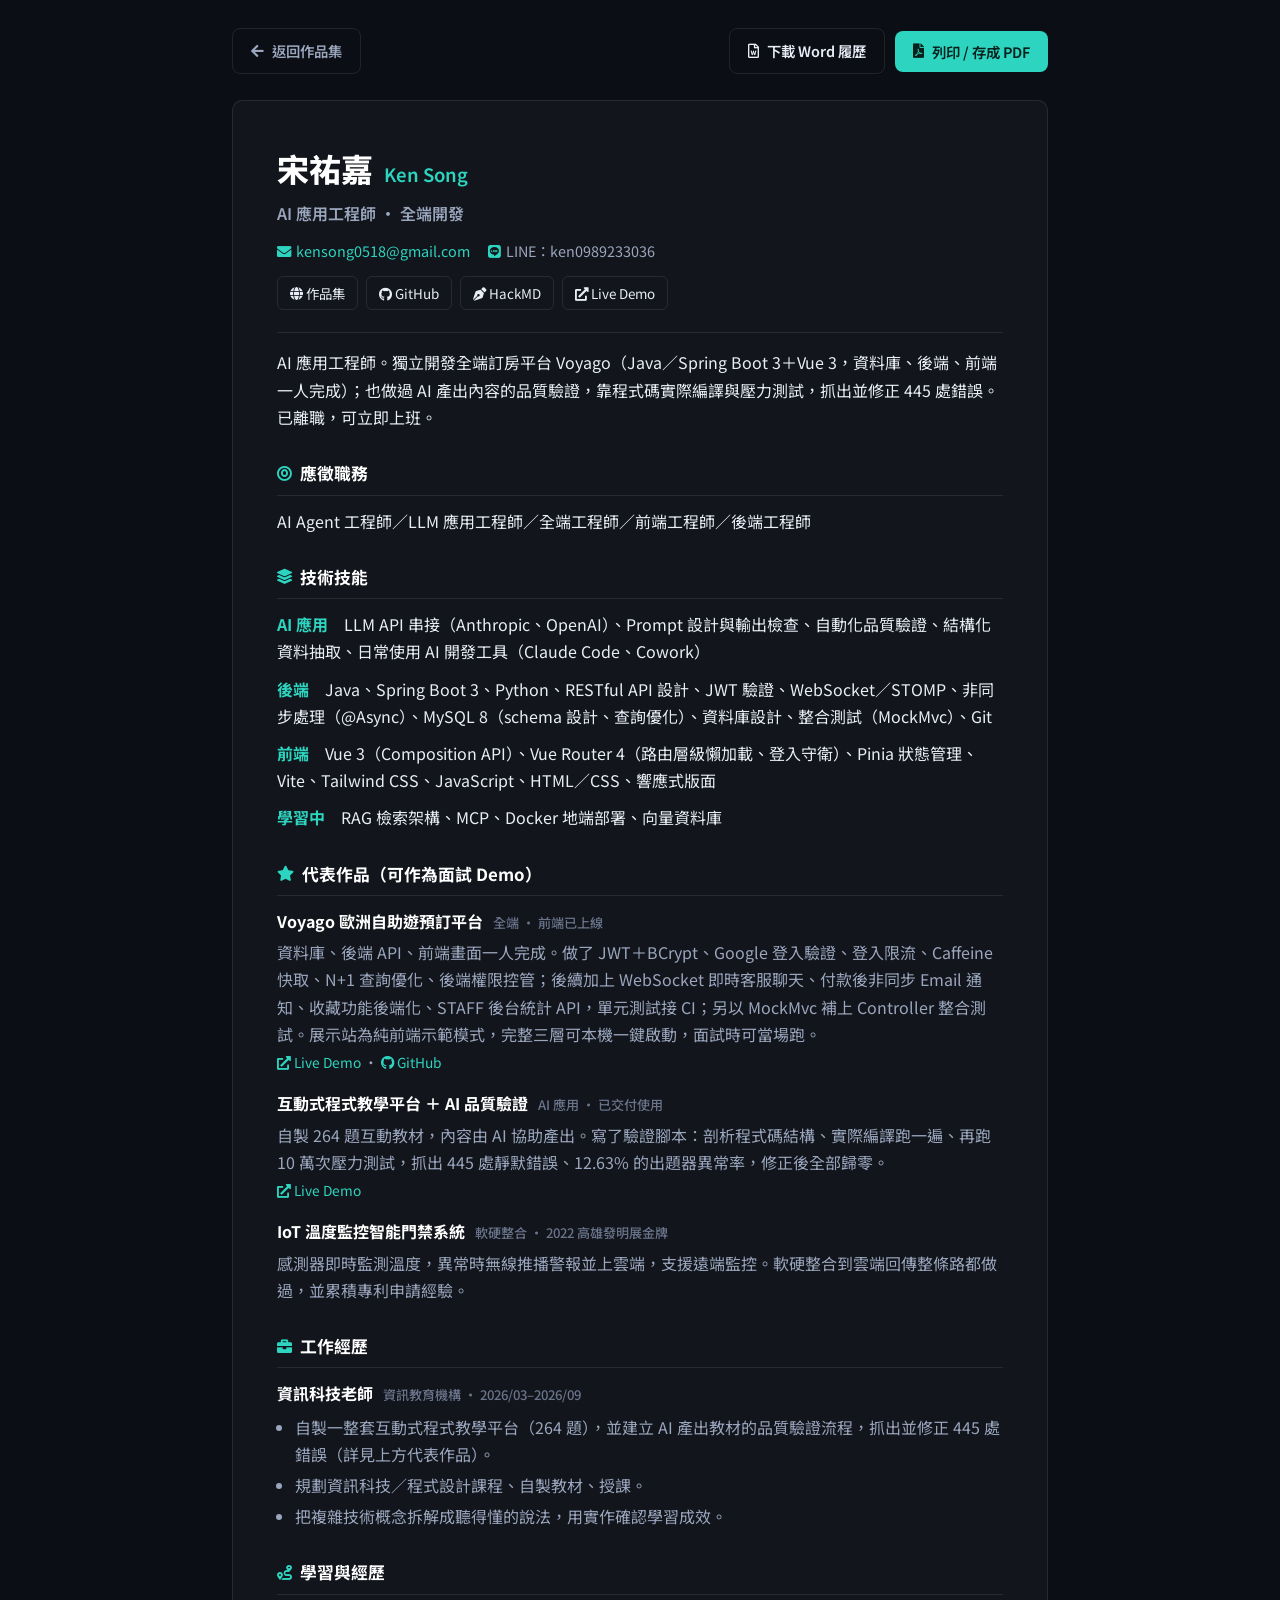
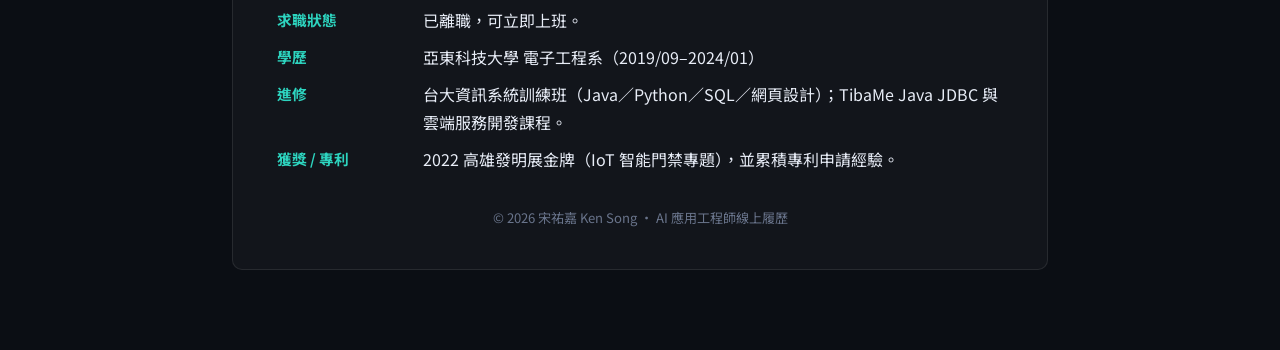
==== commit 5e27508d: "Revise job experience descriptions in resume.html" ====
--- a/resume.html
+++ b/resume.html
@@ -169,9 +169,9 @@
             <div class="item">
                 <h3>資訊科技老師 <span class="tagm">資訊教育機構 · 2026/03–2026/09</span></h3>
                 <ul>
-                    <li>教資訊科技／程式設計課程，自己規劃課程、做教材、上課。</li>
-                    <li>自製一整套互動式程式教學平台（264 題）供課堂使用，並建立 AI 產出教材的品質驗證流程（詳見上方代表作品）。</li>
-                    <li>把複雜技術概念拆解成學生聽得懂的說法，用實作確認學生真的學會。</li>
+                    <li>自製一整套互動式程式教學平台（264 題），並建立 AI 產出教材的品質驗證流程，抓出並修正 445 處錯誤（詳見上方代表作品）。</li>
+                    <li>規劃資訊科技／程式設計課程、自製教材、授課。</li>
+                    <li>把複雜技術概念拆解成聽得懂的說法，用實作確認學習成效。</li>
                 </ul>
             </div>
 
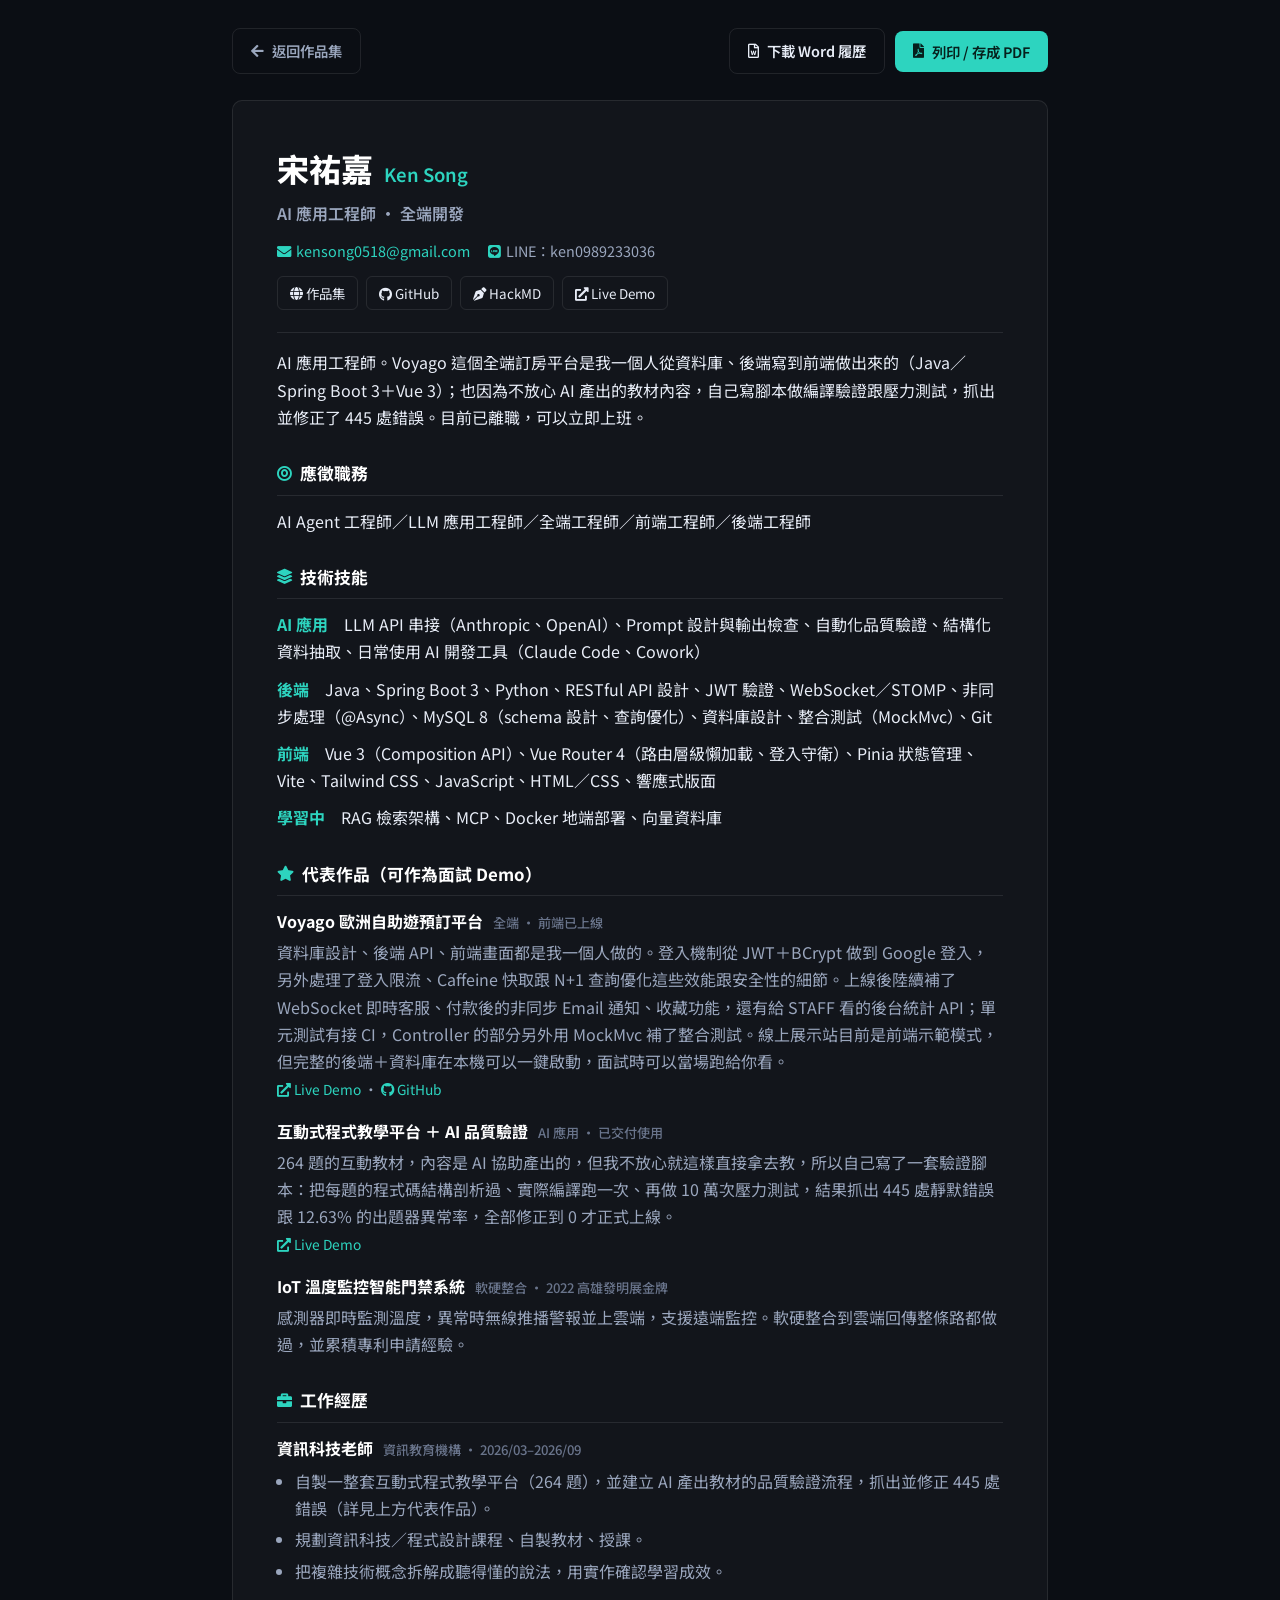
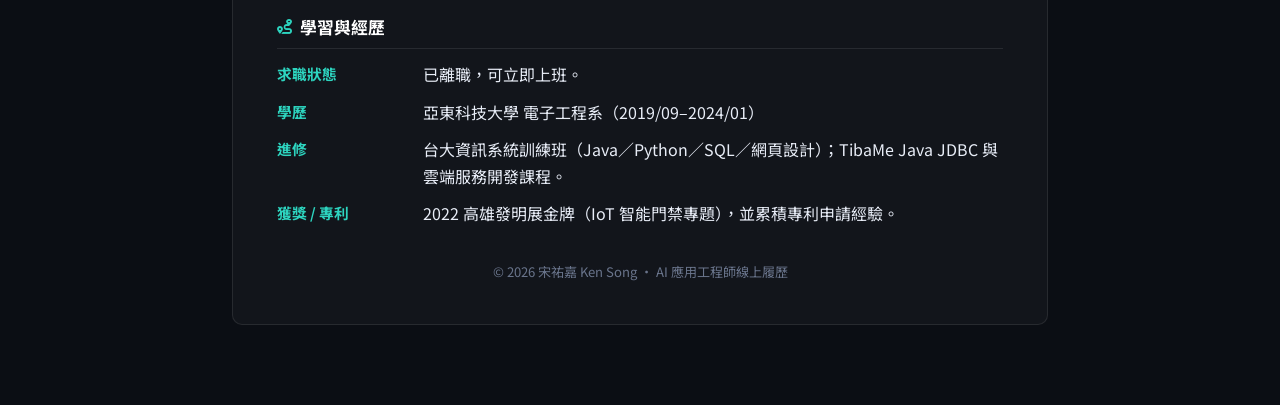
==== commit 5960ab4a: "Revise project descriptions in resume.html Updated the summary and project descriptions for clarity " ====
--- a/resume.html
+++ b/resume.html
@@ -131,7 +131,7 @@
                 </div>
             </header>
 
-            <p class="summary">AI 應用工程師。獨立開發全端訂房平台 Voyago（Java／Spring Boot 3＋Vue 3，資料庫、後端、前端一人完成）；也做過 AI 產出內容的品質驗證，靠程式碼實際編譯與壓力測試，抓出並修正 445 處錯誤。已離職，可立即上班。</p>
+            <p class="summary">AI 應用工程師。Voyago 這個全端訂房平台是我一個人從資料庫、後端寫到前端做出來的（Java／Spring Boot 3＋Vue 3）；也因為不放心 AI 產出的教材內容，自己寫腳本做編譯驗證跟壓力測試，抓出並修正了 445 處錯誤。目前已離職，可以立即上班。</p>
 
             <!-- 應徵職務 -->
             <h2 class="sec"><i class="fas fa-bullseye"></i> 應徵職務</h2>
@@ -150,13 +150,13 @@
             <h2 class="sec"><i class="fas fa-star"></i> 代表作品（可作為面試 Demo）</h2>
             <div class="item">
                 <h3>Voyago 歐洲自助遊預訂平台 <span class="tagm">全端 · 前端已上線</span></h3>
-                <p>資料庫、後端 API、前端畫面一人完成。做了 JWT＋BCrypt、Google 登入驗證、登入限流、Caffeine 快取、N+1 查詢優化、後端權限控管；後續加上 WebSocket 即時客服聊天、付款後非同步 Email 通知、收藏功能後端化、STAFF 後台統計 API，單元測試接 CI；另以 MockMvc 補上 Controller 整合測試。展示站為純前端示範模式，完整三層可本機一鍵啟動，面試時可當場跑。</p>
+                <p>資料庫設計、後端 API、前端畫面都是我一個人做的。登入機制從 JWT＋BCrypt 做到 Google 登入，另外處理了登入限流、Caffeine 快取跟 N+1 查詢優化這些效能跟安全性的細節。上線後陸續補了 WebSocket 即時客服、付款後的非同步 Email 通知、收藏功能，還有給 STAFF 看的後台統計 API；單元測試有接 CI，Controller 的部分另外用 MockMvc 補了整合測試。線上展示站目前是前端示範模式，但完整的後端＋資料庫在本機可以一鍵啟動，面試時可以當場跑給你看。</p>
                 <p class="ln"><a href="https://gleeful-valkyrie-494d4e.netlify.app/" target="_blank" rel="noopener"><i class="fas fa-external-link-alt"></i> Live Demo</a> ·
                    <a href="https://github.com/kensong0518/voyago-fullstack" target="_blank" rel="noopener"><i class="fab fa-github"></i> GitHub</a></p>
             </div>
             <div class="item">
                 <h3>互動式程式教學平台 ＋ AI 品質驗證 <span class="tagm">AI 應用 · 已交付使用</span></h3>
-                <p>自製 264 題互動教材，內容由 AI 協助產出。寫了驗證腳本：剖析程式碼結構、實際編譯跑一遍、再跑 10 萬次壓力測試，抓出 445 處靜默錯誤、12.63% 的出題器異常率，修正後全部歸零。</p>
+                <p>264 題的互動教材，內容是 AI 協助產出的，但我不放心就這樣直接拿去教，所以自己寫了一套驗證腳本：把每題的程式碼結構剖析過、實際編譯跑一次、再做 10 萬次壓力測試，結果抓出 445 處靜默錯誤跟 12.63% 的出題器異常率，全部修正到 0 才正式上線。</p>
                 <p class="ln"><a href="https://papaya-sundae-4cb489.netlify.app/" target="_blank" rel="noopener"><i class="fas fa-external-link-alt"></i> Live Demo</a></p>
             </div>
             <div class="item">
